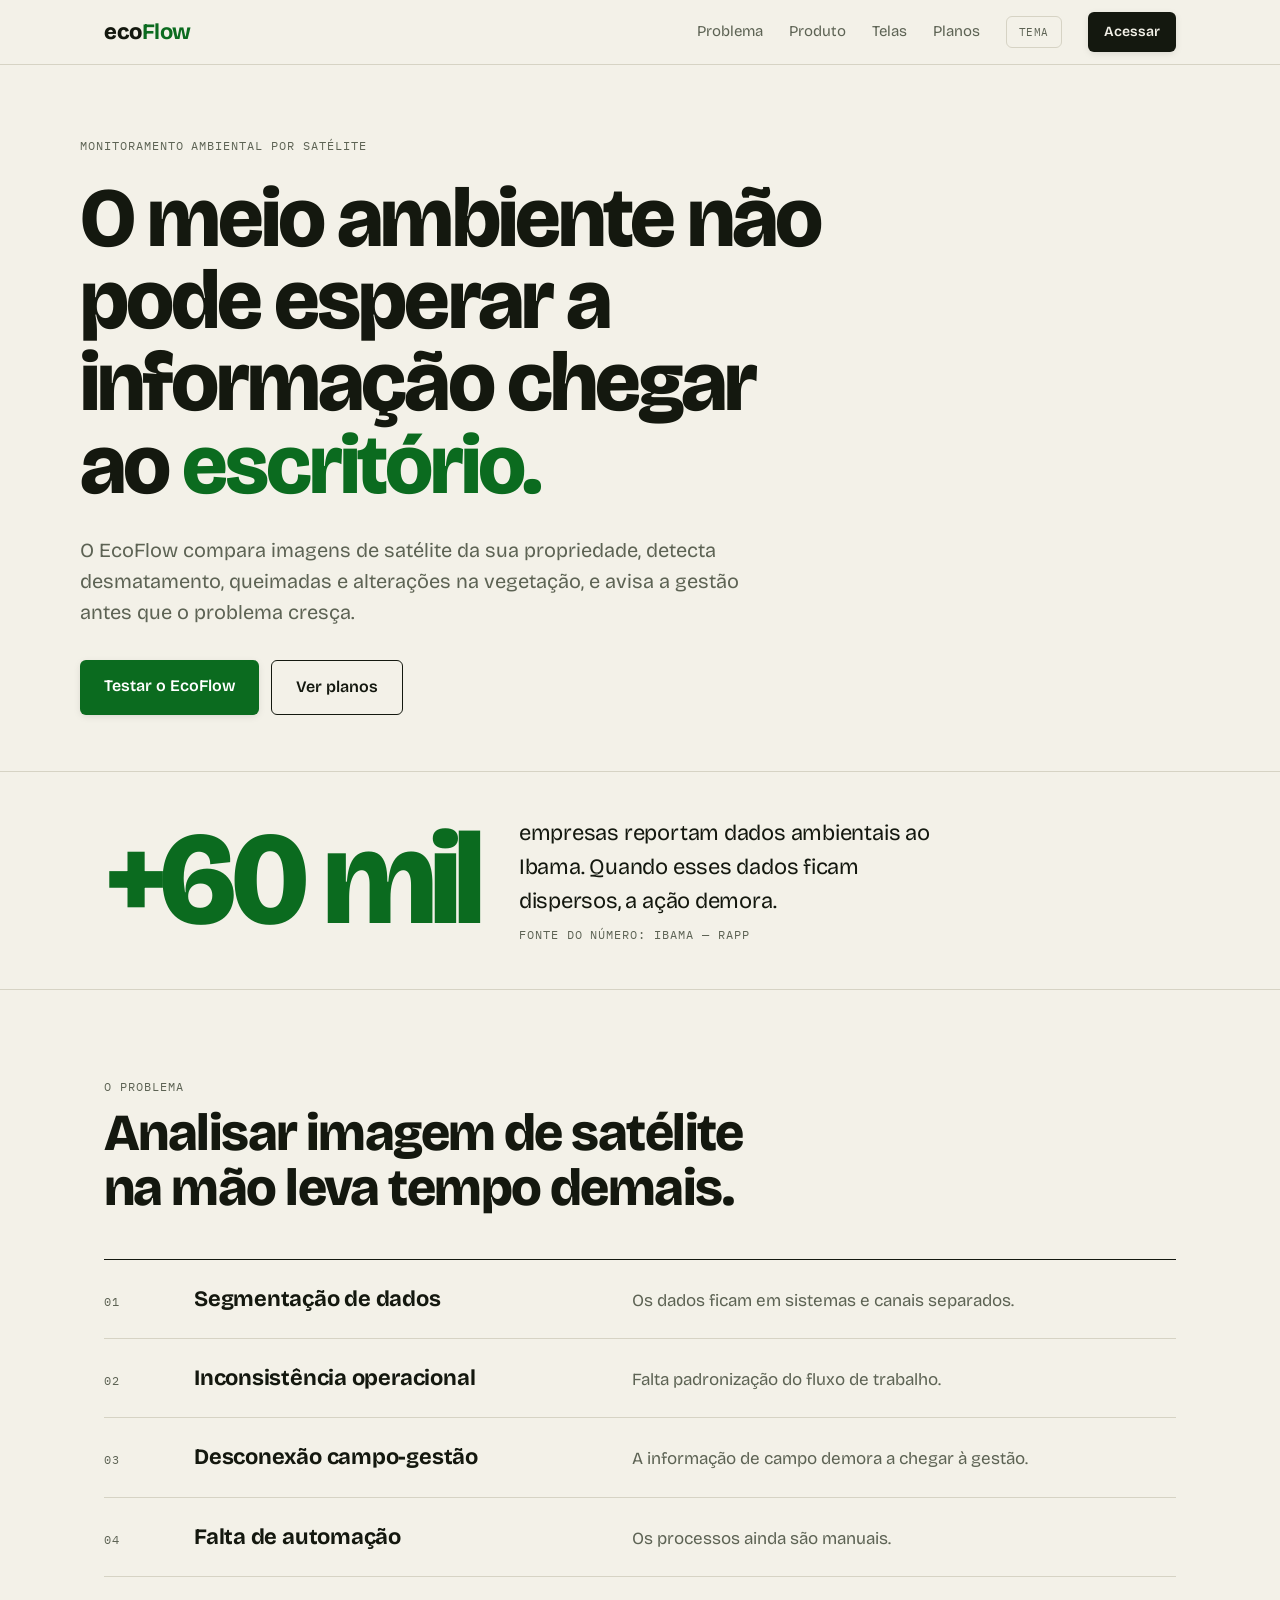
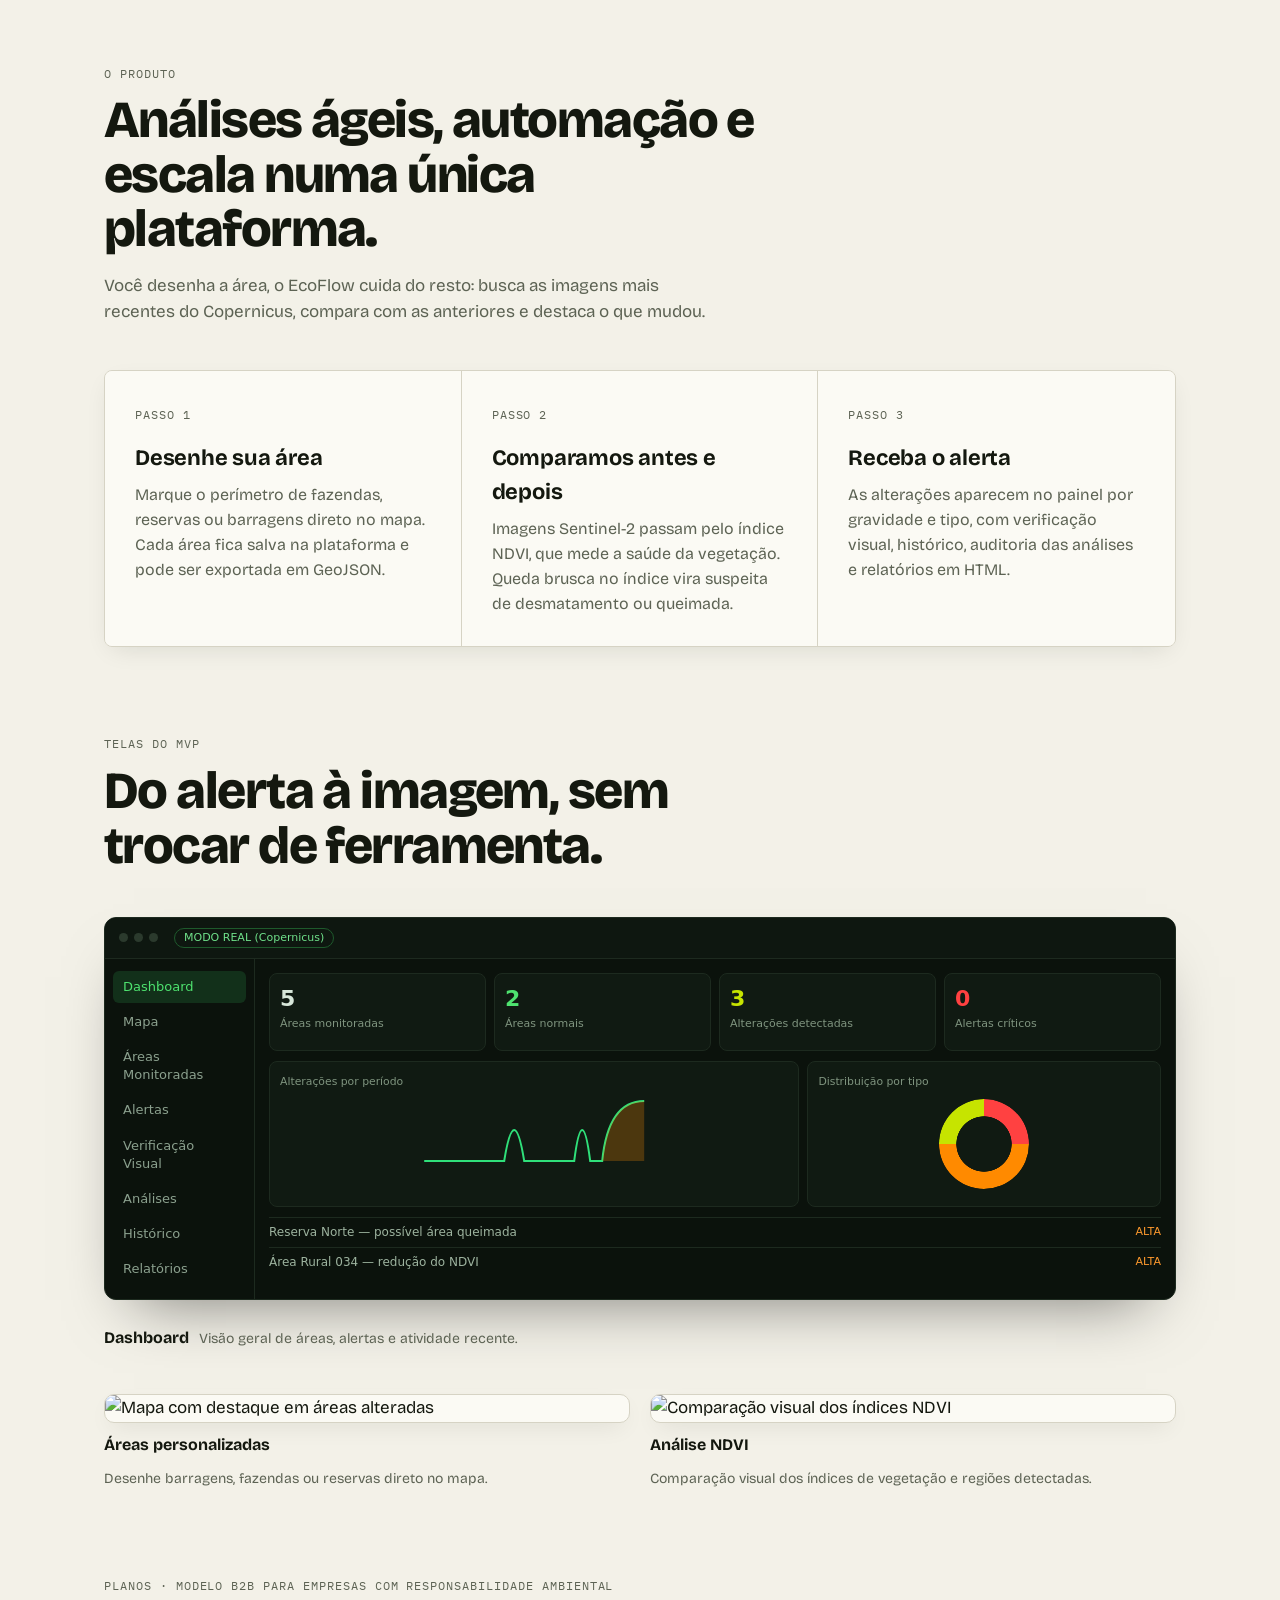
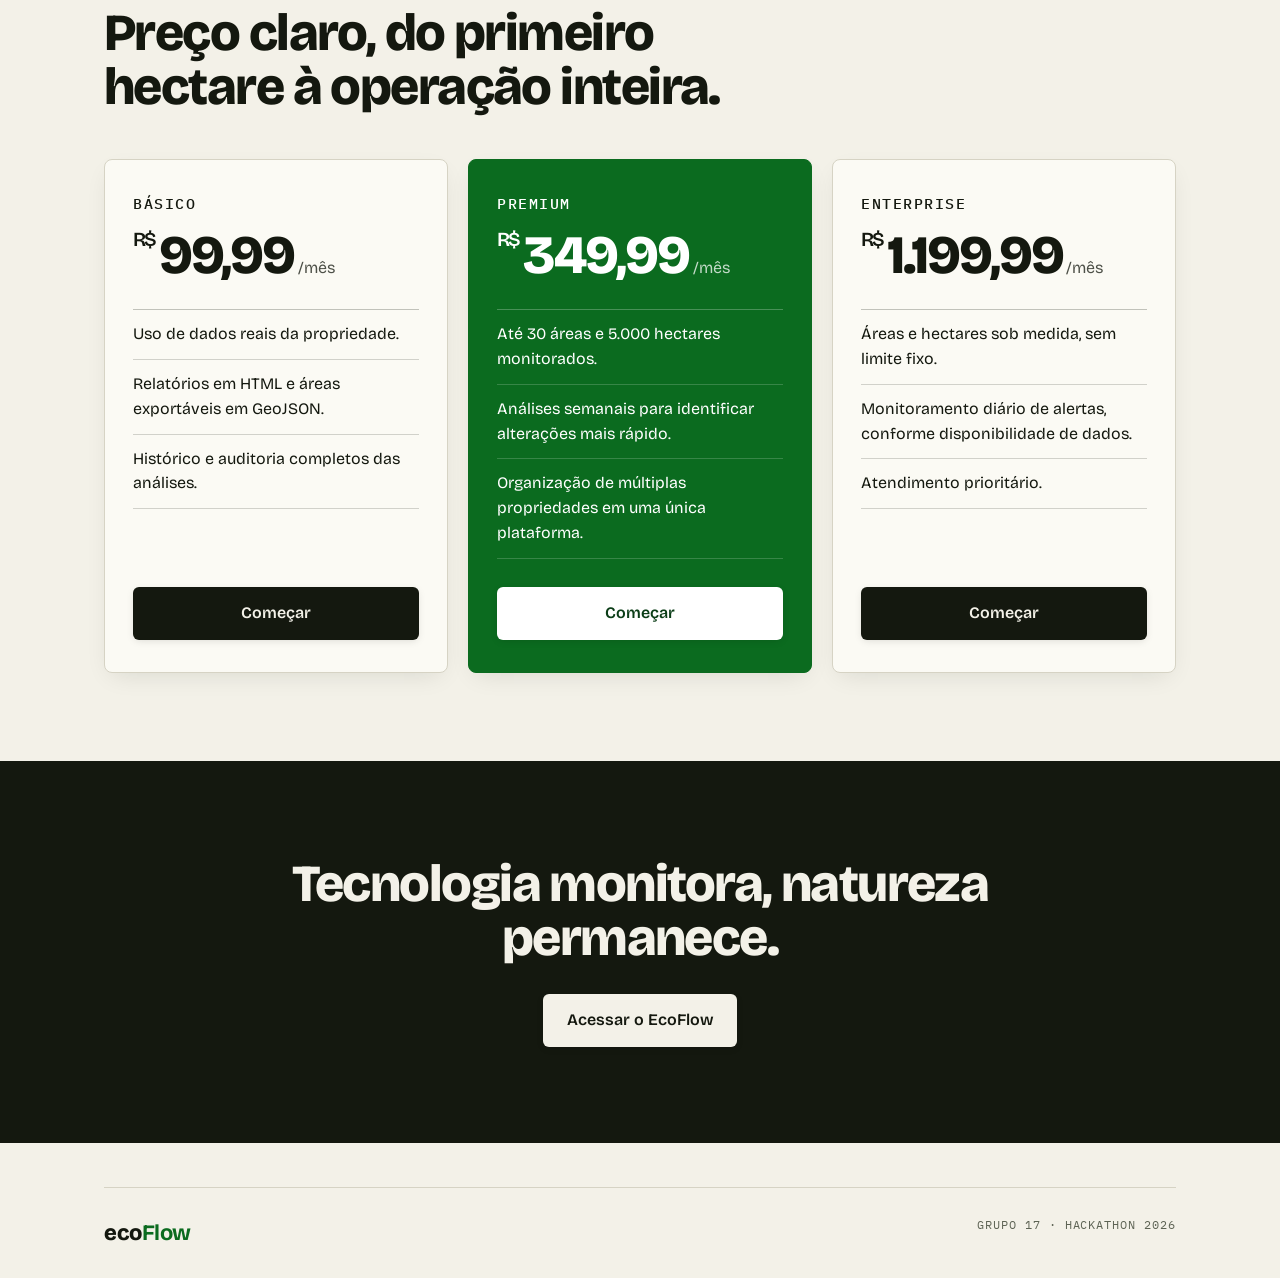
==== index.html @ d55eccd9 "Rename EcoFlow-Landing-page.html to index.html" ====
<!DOCTYPE html>
<html lang="pt-BR">
<head>
  <meta charset="utf-8">
  <meta name="viewport" content="width=device-width, initial-scale=1, viewport-fit=cover">
  <meta name="description" content="O EcoFlow compara imagens de satélite da sua propriedade, detecta desmatamento e queimadas e avisa a gestão antes que o problema cresça.">
  <meta property="og:type" content="website">
  <meta property="og:title" content="EcoFlow — Tecnologia monitora, natureza permanece">
  <meta property="og:description" content="Monitoramento ambiental por satélite: desenhe sua área e receba alertas de desmatamento, queimadas e alterações na vegetação.">
  <meta property="og:locale" content="pt_BR">
  <title>EcoFlow — Tecnologia monitora, natureza permanece</title>
  
  <link rel="preconnect" href="https://fonts.googleapis.com">
  <link href="https://fonts.googleapis.com/css2?family=Bricolage+Grotesque:opsz,wght@12..96,400;12..96,600;12..96,800&family=IBM+Plex+Mono:wght@400;500&display=swap" rel="stylesheet">
  
  <style>
    :root {
      --bg: #f3f1e8;
      --ink: #14180f;
      --mute: #5d6354;
      --line: #d6d3c4;
      --g: #0b6b1f;
      --g2: #1c8a2f;
      --on-g: #ffffff;
      --card: #fbfaf4;
      --shadow: 0 8px 24px -8px rgba(20, 24, 15, 0.12);
      box-sizing: border-box;
      padding-top: env(safe-area-inset-top, 0px);
      padding-bottom: env(safe-area-inset-bottom, 0px);
    }

    @media (prefers-color-scheme: dark) {
      :root:not([data-theme="light"]) {
        --bg: #0e120c;
        --ink: #ecebe0;
        --mute: #98a08c;
        --line: #2a3024;
        --g: #5fd37a;
        --g2: #3fb85c;
        --on-g: #06210f;
        --card: #151a12;
        --shadow: 0 8px 24px -8px rgba(0, 0, 0, 0.4);
      }
    }

    :root[data-theme="dark"] {
      --on-g: #06210f;
      --bg: #0e120c;
      --ink: #ecebe0;
      --mute: #98a08c;
      --line: #2a3024;
      --g: #5fd37a;
      --g2: #3fb85c;
      --card: #151a12;
      --shadow: 0 8px 24px -8px rgba(0, 0, 0, 0.4);
    }

    * {
      box-sizing: border-box;
      margin: 0;
    }

    html {
      scroll-behavior: smooth;
      scroll-padding-top: env(safe-area-inset-top, 0px);
    }

    body {
      background: var(--bg);
      color: var(--ink);
      font: 400 17px/1.55 "Bricolage Grotesque", system-ui, sans-serif;
      -webkit-font-smoothing: antialiased;
      -moz-osx-font-smoothing: grayscale;
    }

    .w {
      max-width: 1120px;
      margin: 0 auto;
      padding: 0 24px;
    }

    .mono {
      font-family: "IBM Plex Mono", ui-monospace, monospace;
      font-size: 12px;
      letter-spacing: .08em;
      text-transform: uppercase;
      color: var(--mute);
    }

    a {
      color: inherit;
    }

    header {
      border-bottom: 1px solid var(--line);
      position: sticky;
      top: 0;
      background: var(--bg);
      z-index: 100;
      backdrop-filter: blur(8px);
    }

    header .w {
      display: flex;
      justify-content: space-between;
      align-items: center;
      height: 64px;
    }

    .logo {
      font-weight: 800;
      font-size: 22px;
      text-decoration: none;
      letter-spacing: -.02em;
    }

    .logo b {
      color: var(--g);
    }

    nav {
      display: flex;
      gap: 26px;
      align-items: center;
      font-size: 15px;
    }

    nav a {
      text-decoration: none;
      color: var(--mute);
      transition: color 0.2s;
    }

    nav a:hover {
      color: var(--ink);
    }

    .btn {
      display: inline-block;
      background: var(--ink);
      color: var(--bg);
      padding: 14px 24px;
      border-radius: 6px;
      text-decoration: none;
      font-weight: 600;
      font-size: 16px;
      transition: transform 0.15s, box-shadow 0.2s;
      border: none;
      cursor: pointer;
      box-shadow: 0 2px 8px -2px rgba(0,0,0,0.15);
    }

    .btn:hover {
      transform: translateY(-2px);
      box-shadow: 0 6px 16px -4px rgba(0,0,0,0.2);
    }

    .btn:focus-visible {
      outline: 2px solid var(--g);
      outline-offset: 2px;
    }

    .btn.g {
      background: var(--g);
      color: var(--on-g);
    }

    .btn.o {
      background: none;
      color: var(--ink);
      border: 1px solid var(--ink);
      box-shadow: none;
    }

    .btn.o:hover {
      background: var(--ink);
      color: var(--bg);
    }

    nav .btn {
      padding: 9px 16px;
      font-size: 14px;
      color: var(--bg);
    }

    .hero {
      padding: 72px 0 56px;
    }

    .hero h1 {
      font-size: clamp(40px, 7vw, 84px);
      line-height: .98;
      letter-spacing: -.035em;
      font-weight: 800;
      max-width: 15ch;
    }

    .hero h1 em {
      font-style: normal;
      color: var(--g);
    }

    .hero p.lead {
      max-width: 52ch;
      margin: 28px 0 32px;
      font-size: 20px;
      color: var(--mute);
    }

    .row {
      display: flex;
      gap: 12px;
      flex-wrap: wrap;
    }

    .band {
      border-block: 1px solid var(--line);
      padding: 44px 0;
    }

    .band .w {
      display: grid;
      grid-template-columns: auto 1fr;
      gap: 40px;
      align-items: center;
    }

    .big {
      font-size: clamp(64px, 11vw, 132px);
      font-weight: 800;
      letter-spacing: -.05em;
      line-height: .9;
      color: var(--g);
    }

    section {
      padding: 88px 0;
    }

    h2 {
      font-size: clamp(30px, 4.4vw, 52px);
      letter-spacing: -.03em;
      line-height: 1.05;
      font-weight: 800;
      max-width: 20ch;
    }

    .sub {
      max-width: 56ch;
      color: var(--mute);
      margin-top: 16px;
    }

    .causes {
      margin-top: 44px;
      border-top: 1px solid var(--ink);
    }

    .cause {
      display: grid;
      grid-template-columns: 70px 1fr 1.3fr;
      gap: 20px;
      padding: 22px 0;
      border-bottom: 1px solid var(--line);
      align-items: baseline;
    }

    .cause b {
      font-size: 22px;
      letter-spacing: -.01em;
    }

    .cause span {
      color: var(--mute);
    }

    .steps {
      display: grid;
      grid-template-columns: repeat(3, 1fr);
      gap: 0;
      margin-top: 44px;
      border: 1px solid var(--line);
      border-radius: 8px;
      overflow: hidden;
      box-shadow: var(--shadow);
    }

    .step {
      padding: 30px;
      border-right: 1px solid var(--line);
      background: var(--card);
    }

    .step:last-child {
      border: 0;
    }

    .step h3 {
      font-size: 22px;
      margin: 14px 0 8px;
      letter-spacing: -.01em;
    }

    .step p {
      color: var(--mute);
      font-size: 16px;
    }

    /* mock screens & images */
    .scr {
      background: #0b120c;
      border-radius: 12px;
      overflow: hidden;
      box-shadow: 0 30px 60px -30px rgba(0, 0, 0, .5);
      border: 1px solid #1d2a1f;
      color: #d7e6d9;
      font: 13px/1.4 system-ui, sans-serif;
    }

    .bar {
      display: flex;
      gap: 6px;
      align-items: center;
      padding: 10px 14px;
      border-bottom: 1px solid #1d2a1f;
      background: #0e1710;
    }

    .bar i {
      width: 9px;
      height: 9px;
      border-radius: 50%;
      background: #2b3a2d;
    }

    .bar span {
      margin-left: 10px;
      font-size: 11px;
      color: #6fe08a;
      border: 1px solid #1e5a2c;
      border-radius: 20px;
      padding: 1px 9px;
    }

    .app {
      display: grid;
      grid-template-columns: 150px 1fr;
      min-height: 340px;
    }

    .side {
      border-right: 1px solid #1d2a1f;
      padding: 12px 8px;
      display: flex;
      flex-direction: column;
      gap: 3px;
    }

    .side div {
      padding: 7px 10px;
      border-radius: 6px;
      color: #8ba08e;
    }

    .side .on {
      background: #12301a;
      color: #4ee26f;
    }

    .main {
      padding: 14px;
      display: grid;
      gap: 10px;
    }

    .kp {
      display: grid;
      grid-template-columns: repeat(4, 1fr);
      gap: 8px;
    }

    .kp div {
      background: #101a12;
      border: 1px solid #1d2a1f;
      border-radius: 8px;
      padding: 10px;
    }

    .kp b {
      display: block;
      font-size: 22px;
    }

    .kp small {
      color: #7f947f;
      font-size: 11px;
    }

    .pan {
      display: grid;
      grid-template-columns: 1.5fr 1fr;
      gap: 8px;
    }

    .pan > div {
      background: #101a12;
      border: 1px solid #1d2a1f;
      border-radius: 8px;
      padding: 10px;
    }

    .donut {
      width: 90px;
      height: 90px;
      border-radius: 50%;
      margin: 8px auto 0;
      background: conic-gradient(#ff4141 0 25%, #ff8a00 25% 75%, #c6e400 75%);
      -webkit-mask: radial-gradient(circle 28px, transparent 98%, #000 100%);
      mask: radial-gradient(circle 28px, transparent 98%, #000 100%);
    }

    .act {
      display: flex;
      justify-content: space-between;
      padding: 6px 0;
      border-top: 1px solid #1d2a1f;
      color: #9db39f;
      font-size: 12px;
    }

    .act em {
      font-style: normal;
      color: #ff9a2e;
      font-size: 11px;
    }

    .shots {
      display: grid;
      gap: 44px;
      margin-top: 44px;
    }

    .shot-full {
      display: grid;
      gap: 16px;
    }

    .shot-grid {
      display: grid;
      grid-template-columns: repeat(2, 1fr);
      gap: 20px;
    }

    .img-container {
      width: 100%;
      border-radius: 10px;
      overflow: hidden;
      border: 1px solid var(--line);
      box-shadow: var(--shadow);
      background: var(--card);
    }

    .img-container img {
      width: 100%;
      height: auto;
      display: block;
      object-fit: cover;
    }

    .cap {
      display: flex;
      gap: 10px;
      align-items: baseline;
      flex-wrap: wrap;
      margin-top: 10px;
    }

    .cap b {
      font-size: 16px;
    }

    .cap span {
      color: var(--mute);
      font-size: 14px;
    }

    .plans {
      display: grid;
      grid-template-columns: repeat(3, 1fr);
      gap: 20px;
      margin-top: 44px;
      align-items: stretch;
    }

    .plan {
      background: var(--card);
      border: 1px solid var(--line);
      border-radius: 8px;
      padding: 32px 28px;
      display: flex;
      flex-direction: column;
      box-shadow: var(--shadow);
      transition: transform 0.2s;
    }

    .plan:hover {
      transform: translateY(-4px);
    }

    .plan.hot {
      background: var(--g);
      color: var(--on-g);
      border-color: var(--g);
    }

    .plan h3 {
      font-size: 15px;
      font-family: "IBM Plex Mono", monospace;
      letter-spacing: .1em;
      text-transform: uppercase;
      font-weight: 500;
    }

    .price {
      font-size: 54px;
      font-weight: 800;
      letter-spacing: -.04em;
      margin: 14px 0 4px;
      line-height: 1;
    }

    .price small {
      font-size: 16px;
      font-weight: 400;
      letter-spacing: 0;
      opacity: .75;
    }

    .price sup {
      font-size: 20px;
      vertical-align: top;
      margin-right: 4px;
      font-weight: 600;
    }

    .plan ul {
      list-style: none;
      padding: 0;
      margin: 22px 0 28px;
      border-top: 1px solid currentColor;
      border-color: color-mix(in srgb, currentColor 25%, transparent);
    }

    .plan li {
      padding: 12px 0;
      border-bottom: 1px solid color-mix(in srgb, currentColor 18%, transparent);
      font-size: 16px;
    }

    .plan .btn {
      margin-top: auto;
      text-align: center;
    }

    .plan.hot .btn {
      background: #fff;
      color: #0b3d17;
    }

    .cta {
      background: var(--ink);
      color: var(--bg);
      padding: 96px 0;
      text-align: center;
    }

    .cta h2 {
      margin: 0 auto 28px;
      max-width: 22ch;
    }

    .cta .btn {
      background: var(--bg);
      color: var(--ink);
    }

    footer {
      padding: 28px 0;
      display: flex;
      justify-content: space-between;
      flex-wrap: wrap;
      gap: 12px;
      border-top: 1px solid var(--line);
      margin-top: 44px;
    }

    /* Theme toggle */
    .theme-toggle {
      background: none;
      border: 1px solid var(--line);
      border-radius: 6px;
      padding: 8px 12px;
      color: var(--mute);
      cursor: pointer;
      font-family: "IBM Plex Mono", monospace;
      font-size: 11px;
      text-transform: uppercase;
      letter-spacing: 0.05em;
      transition: all 0.2s;
    }

    .theme-toggle:hover {
      color: var(--ink);
      border-color: var(--ink);
    }

    .theme-toggle:focus-visible {
      outline: 2px solid var(--g);
      outline-offset: 2px;
    }

    @media (max-width: 860px) {
      nav a:not(.btn) {
        display: none;
      }

      .band .w,
      .steps,
      .plans,
      .shot-grid {
        grid-template-columns: 1fr;
      }

      .step {
        border-right: 0;
        border-bottom: 1px solid var(--line);
      }

      .cause {
        grid-template-columns: 40px 1fr;
      }

      .cause span {
        grid-column: 2;
      }

      .app {
        grid-template-columns: 1fr;
      }

      .side {
        display: none;
      }

      .kp {
        grid-template-columns: repeat(2, 1fr);
      }

      .pan {
        grid-template-columns: 1fr;
      }

      section {
        padding: 60px 0;
      }
    }
  </style>
</head>
<body>

  <header>
    <div class="w">
      <a class="logo" href="#">eco<b>Flow</b></a>
      <nav>
        <a href="#problema">Problema</a>
        <a href="#produto">Produto</a>
        <a href="#telas">Telas</a>
        <a href="#planos">Planos</a>
        <button class="theme-toggle" id="themeToggle" aria-label="Alternar tema">Tema</button>
        <a class="btn" href="https://eco-flow-radar.web.app/">Acessar</a>
      </nav>
    </div>
  </header>

  <main>
    <div class="w hero">
      <p class="mono" style="margin-bottom:22px">Monitoramento ambiental por satélite</p>
      <h1>O meio ambiente não pode esperar a informação chegar ao <em>escritório.</em></h1>
      <p class="lead">O EcoFlow compara imagens de satélite da sua propriedade, detecta desmatamento, queimadas e alterações na vegetação, e avisa a gestão antes que o problema cresça.</p>
      <div class="row">
        <a class="btn g" href="https://eco-flow-radar.web.app/">Testar o EcoFlow</a>
        <a class="btn o" href="#planos">Ver planos</a>
      </div>
    </div>

    <div class="band">
      <div class="w">
        <div class="big">+60 mil</div>
        <p style="font-size:22px;max-width:30ch;letter-spacing:-.01em">
          empresas reportam dados ambientais ao Ibama. Quando esses dados ficam dispersos, a ação demora.
          <span class="mono" style="display:block;margin-top:8px">Fonte do número: IBAMA — RAPP</span>
        </p>
      </div>
    </div>

    <section id="problema">
      <div class="w">
        <p class="mono">O problema</p>
        <h2 style="margin-top:10px">Analisar imagem de satélite na mão leva tempo demais.</h2>
        <div class="causes">
          <div class="cause">
            <span class="mono">01</span>
            <b>Segmentação de dados</b>
            <span>Os dados ficam em sistemas e canais separados.</span>
          </div>
          <div class="cause">
            <span class="mono">02</span>
            <b>Inconsistência operacional</b>
            <span>Falta padronização do fluxo de trabalho.</span>
          </div>
          <div class="cause">
            <span class="mono">03</span>
            <b>Desconexão campo-gestão</b>
            <span>A informação de campo demora a chegar à gestão.</span>
          </div>
          <div class="cause">
            <span class="mono">04</span>
            <b>Falta de automação</b>
            <span>Os processos ainda são manuais.</span>
          </div>
        </div>
      </div>
    </section>

    <section id="produto" style="padding-top:0">
      <div class="w">
        <p class="mono">O produto</p>
        <h2 style="margin-top:10px">Análises ágeis, automação e escala numa única plataforma.</h2>
        <p class="sub">Você desenha a área, o EcoFlow cuida do resto: busca as imagens mais recentes do Copernicus, compara com as anteriores e destaca o que mudou.</p>
        <div class="steps">
          <div class="step">
            <span class="mono">Passo 1</span>
            <h3>Desenhe sua área</h3>
            <p>Marque o perímetro de fazendas, reservas ou barragens direto no mapa. Cada área fica salva na plataforma e pode ser exportada em GeoJSON.</p>
          </div>
          <div class="step">
            <span class="mono">Passo 2</span>
            <h3>Comparamos antes e depois</h3>
            <p>Imagens Sentinel-2 passam pelo índice NDVI, que mede a saúde da vegetação. Queda brusca no índice vira suspeita de desmatamento ou queimada.</p>
          </div>
          <div class="step">
            <span class="mono">Passo 3</span>
            <h3>Receba o alerta</h3>
            <p>As alterações aparecem no painel por gravidade e tipo, com verificação visual, histórico, auditoria das análises e relatórios em HTML.</p>
          </div>
        </div>
      </div>
    </section>

    <section id="telas" style="padding-top:0">
      <div class="w">
        <p class="mono">Telas do MVP</p>
        <h2 style="margin-top:10px">Do alerta à imagem, sem trocar de ferramenta.</h2>
        
        <div class="shots">
          <!-- Dashboard (tela cheia) -->
          <div class="shot-full">
            <div class="scr" role="img" aria-label="Tela do dashboard do EcoFlow">
              <div class="bar">
                <i></i><i></i><i></i>
                <span>MODO REAL (Copernicus)</span>
              </div>
              <div class="app">
                <div class="side">
                  <div class="on">Dashboard</div>
                  <div>Mapa</div>
                  <div>Áreas Monitoradas</div>
                  <div>Alertas</div>
                  <div>Verificação Visual</div>
                  <div>Análises</div>
                  <div>Histórico</div>
                  <div>Relatórios</div>
                </div>
                <div class="main">
                  <div class="kp">
                    <div><b>5</b><small>Áreas monitoradas</small></div>
                    <div><b style="color:#4ee26f">2</b><small>Áreas normais</small></div>
                    <div><b style="color:#c6e400">3</b><small>Alterações detectadas</small></div>
                    <div><b style="color:#ff4141">0</b><small>Alertas críticos</small></div>
                  </div>
                  <div class="pan">
                    <div>
                      <small style="color:#7f947f">Alterações por período</small>
                      <svg viewBox="0 0 220 80" width="100%" height="80" aria-hidden="true">
                        <path d="M0 70H80Q90 8 100 70H150Q158 8 166 70H178Q184 10 220 10" fill="none" stroke="#2fe07a" stroke-width="2"/>
                        <path d="M178 70Q184 10 220 10V70Z" fill="#ff8a00" opacity=".25"/>
                      </svg>
                    </div>
                    <div>
                      <small style="color:#7f947f">Distribuição por tipo</small>
                      <div class="donut"></div>
                    </div>
                  </div>
                  <div>
                    <div class="act"><span>Reserva Norte — possível área queimada</span><em>ALTA</em></div>
                    <div class="act"><span>Área Rural 034 — redução do NDVI</span><em>ALTA</em></div>
                  </div>
                </div>
              </div>
            </div>
            <div class="cap">
              <b>Dashboard</b>
              <span>Visão geral de áreas, alertas e atividade recente.</span>
            </div>
          </div>

          <!-- Mapa e NDVI lado a lado -->
          <div class="shot-grid">
            <div>
              <div class="img-container">
                <img src="../LP-MVP/Imagens/imagem-mvp.jpg" alt="Mapa com destaque em áreas alteradas">
              </div>
              <div class="cap">
                <b>Áreas personalizadas</b>
                <span>Desenhe barragens, fazendas ou reservas direto no mapa.</span>
              </div>
            </div>

            <div>
              <div class="img-container">
                <img src="../LP-MVP/Imagens/NVDI.png" alt="Comparação visual dos índices NDVI">
              </div>
              <div class="cap">
                <b>Análise NDVI</b>
                <span>Comparação visual dos índices de vegetação e regiões detectadas.</span>
              </div>
            </div>
          </div>
        </div>
      </div>
    </section>

    <section id="planos" style="padding-top:0">
      <div class="w">
        <p class="mono">Planos · modelo B2B para empresas com responsabilidade ambiental</p>
        <h2 style="margin-top:10px">Preço claro, do primeiro hectare à operação inteira.</h2>
        <div class="plans">
          <div class="plan">
            <h3>Básico</h3>
            <div class="price"><sup>R$</sup>99,99<small> /mês</small></div>
            <ul>
              <li>Uso de dados reais da propriedade.</li>
              <li>Relatórios em HTML e áreas exportáveis em GeoJSON.</li>
              <li>Histórico e auditoria completos das análises.</li>
            </ul>
            <a class="btn" href="https://eco-flow-radar.web.app/">Começar</a>
          </div>

          <div class="plan hot">
            <h3>Premium</h3>
            <div class="price"><sup>R$</sup>349,99<small> /mês</small></div>
            <ul>
              <li>Até 30 áreas e 5.000 hectares monitorados.</li>
              <li>Análises semanais para identificar alterações mais rápido.</li>
              <li>Organização de múltiplas propriedades em uma única plataforma.</li>
            </ul>
            <a class="btn" href="https://eco-flow-radar.web.app/">Começar</a>
          </div>

          <div class="plan">
            <h3>Enterprise</h3>
            <div class="price"><sup>R$</sup>1.199,99<small> /mês</small></div>
            <ul>
              <li>Áreas e hectares sob medida, sem limite fixo.</li>
              <li>Monitoramento diário de alertas, conforme disponibilidade de dados.</li>
              <li>Atendimento prioritário.</li>
            </ul>
            <a class="btn" href="https://eco-flow-radar.web.app/">Começar</a>
          </div>
        </div>
      </div>
    </section>

    <div class="cta">
      <div class="w">
        <h2>Tecnologia monitora, natureza permanece.</h2>
        <a class="btn" href="https://eco-flow-radar.web.app/">Acessar o EcoFlow</a>
      </div>
    </div>
  </main>

  <div class="w">
    <footer>
      <span class="logo">eco<b>Flow</b></span>
      <span class="mono">Grupo 17 · Hackathon 2026</span>
    </footer>
  </div>

  <script>
    const themeToggle = document.getElementById('themeToggle');
    const html = document.documentElement;
    const media = window.matchMedia('(prefers-color-scheme: dark)');

    try {
      const saved = localStorage.getItem('theme');
      if (saved === 'dark' || saved === 'light') html.setAttribute('data-theme', saved);
    } catch (e) {}

    themeToggle.addEventListener('click', () => {
      const attr = html.getAttribute('data-theme');
      const current = attr || (media.matches ? 'dark' : 'light');
      const next = current === 'dark' ? 'light' : 'dark';
      html.setAttribute('data-theme', next);
      try { localStorage.setItem('theme', next); } catch (e) {}
    });
  </script>

</body>
</html>
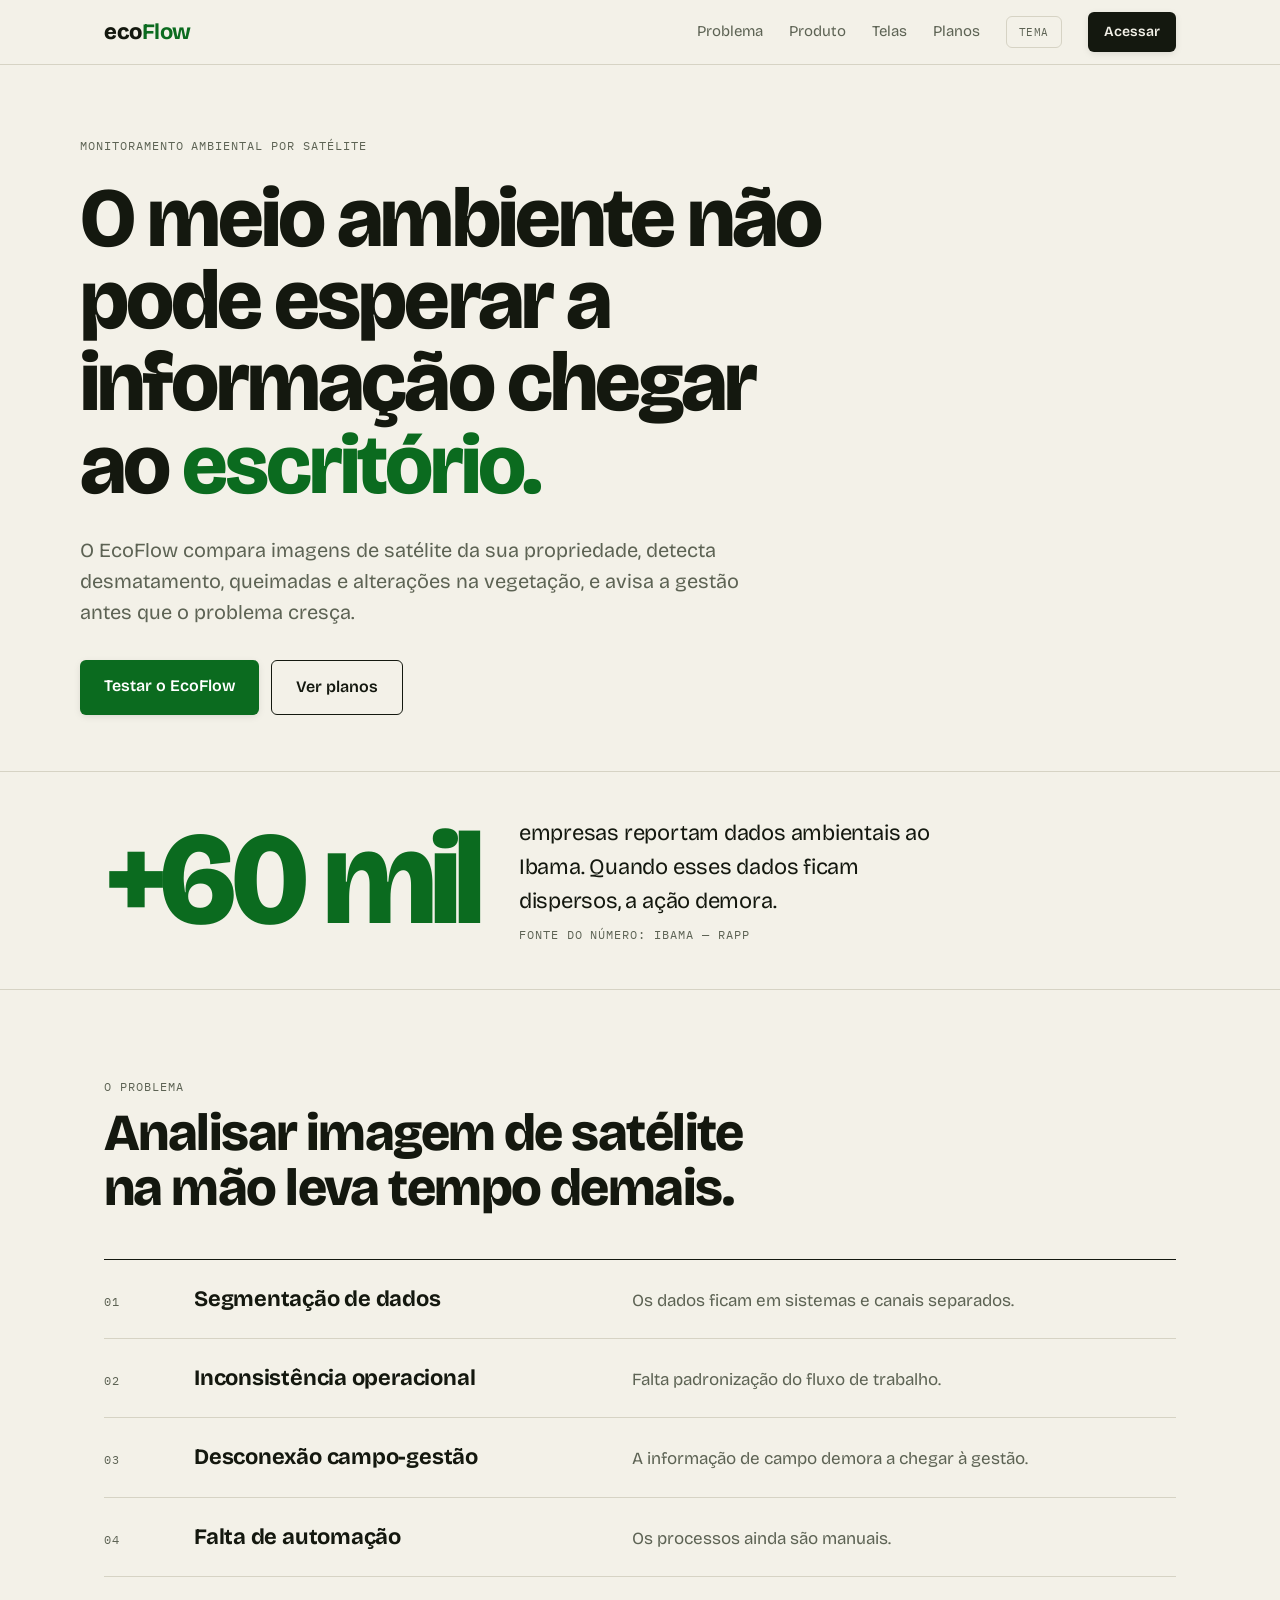
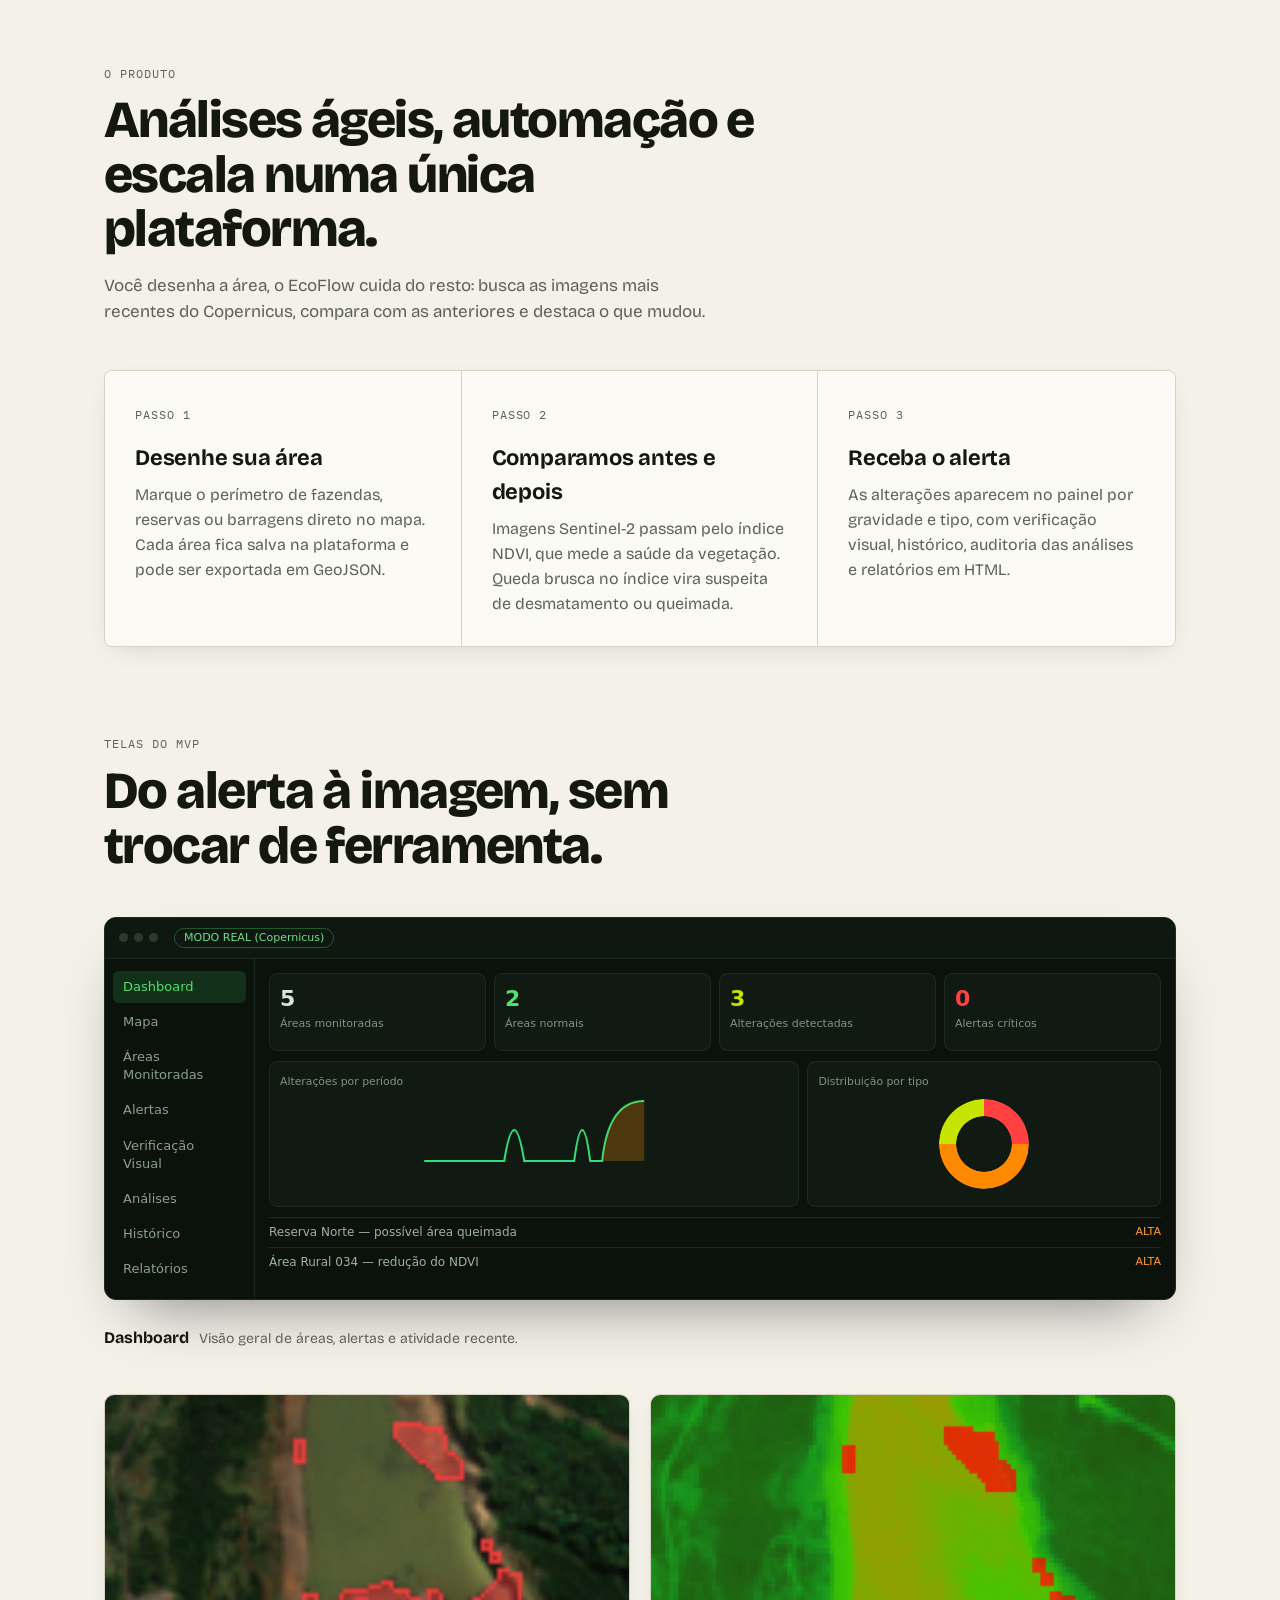
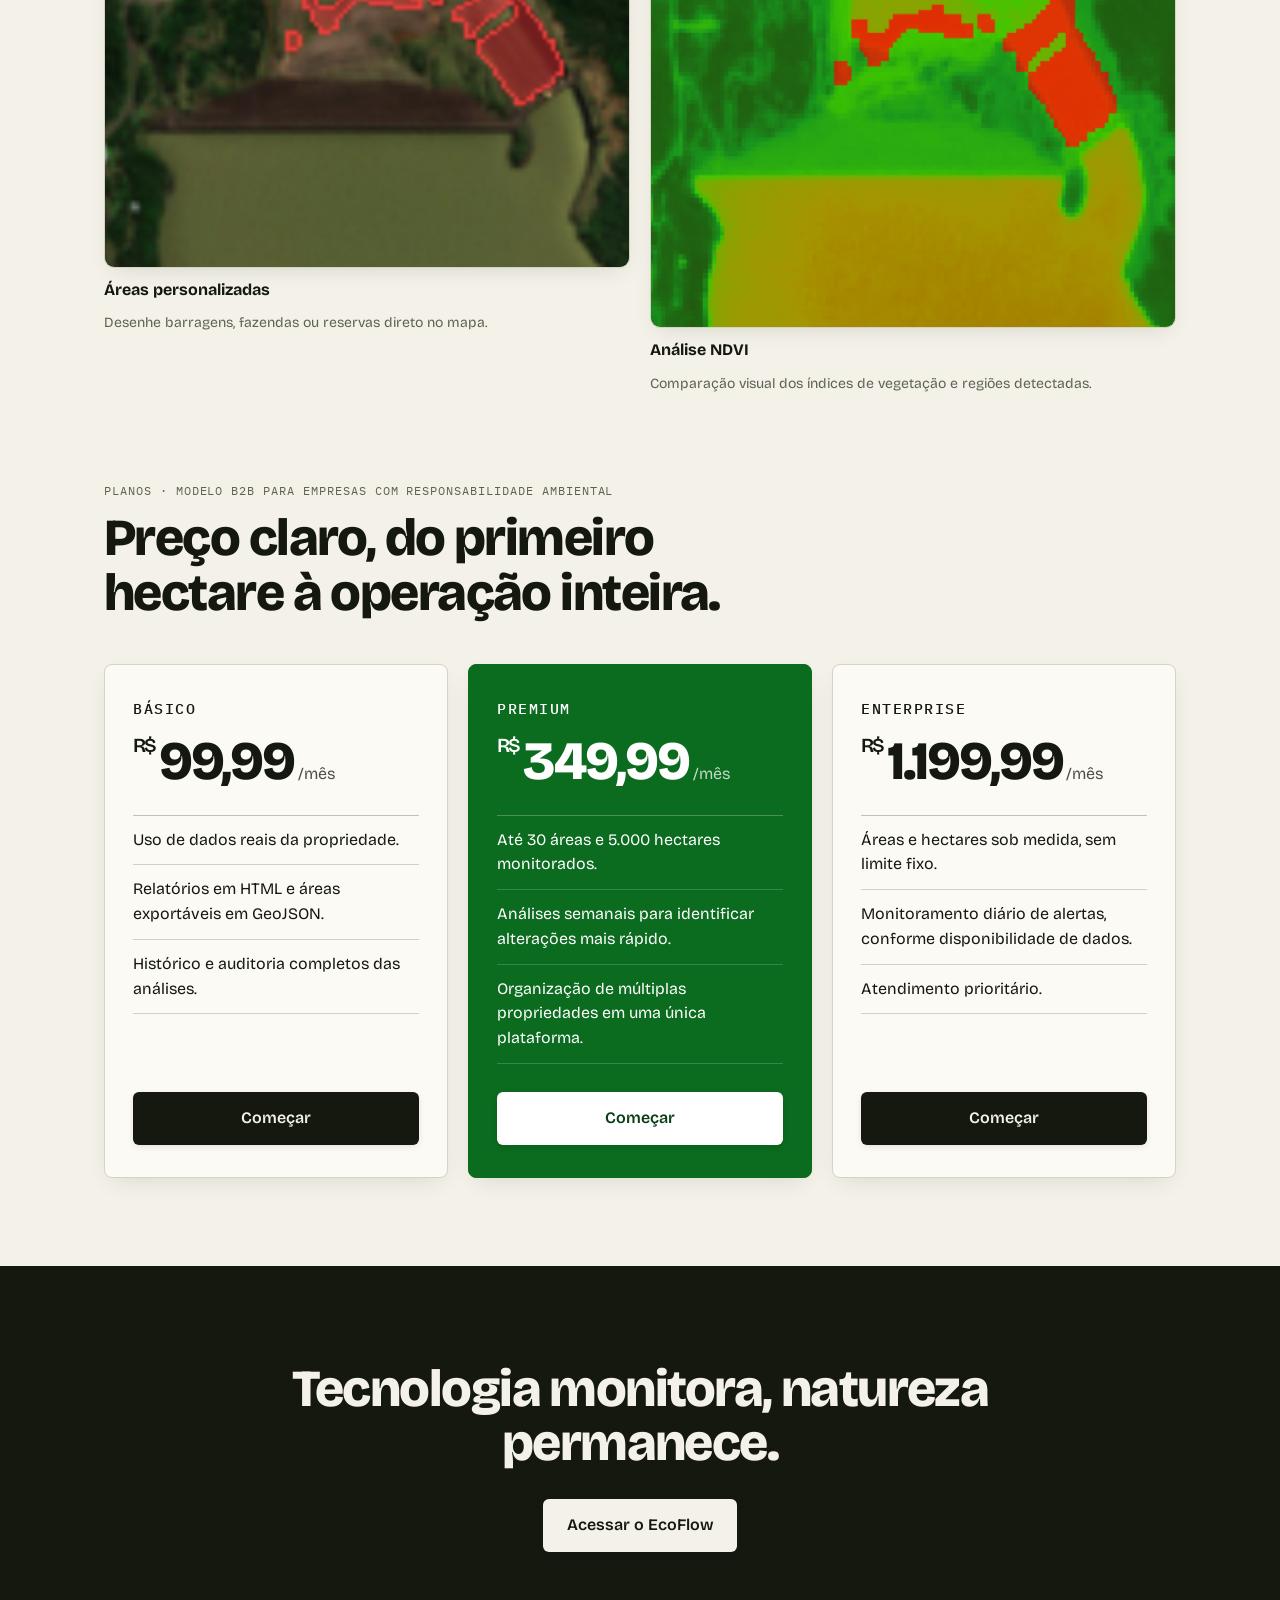
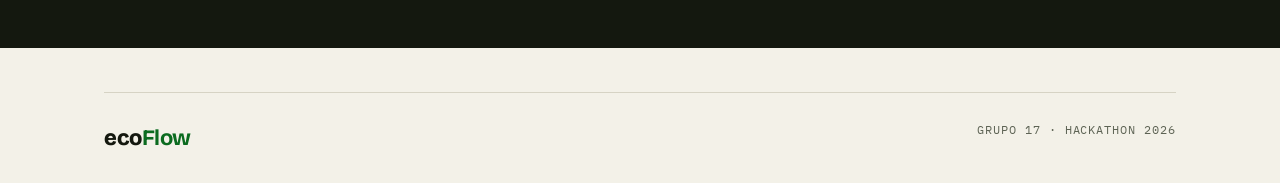
==== commit b5bfd9d7: "Separa CSS do HTML e organiza imagens em pasta - Move o CSS embutido do index.html para css/style.cs" ====
--- a/index.html
+++ b/index.html
@@ -13,658 +13,7 @@
   <link rel="preconnect" href="https://fonts.googleapis.com">
   <link href="https://fonts.googleapis.com/css2?family=Bricolage+Grotesque:opsz,wght@12..96,400;12..96,600;12..96,800&family=IBM+Plex+Mono:wght@400;500&display=swap" rel="stylesheet">
   
-  <style>
-    :root {
-      --bg: #f3f1e8;
-      --ink: #14180f;
-      --mute: #5d6354;
-      --line: #d6d3c4;
-      --g: #0b6b1f;
-      --g2: #1c8a2f;
-      --on-g: #ffffff;
-      --card: #fbfaf4;
-      --shadow: 0 8px 24px -8px rgba(20, 24, 15, 0.12);
-      box-sizing: border-box;
-      padding-top: env(safe-area-inset-top, 0px);
-      padding-bottom: env(safe-area-inset-bottom, 0px);
-    }
-
-    @media (prefers-color-scheme: dark) {
-      :root:not([data-theme="light"]) {
-        --bg: #0e120c;
-        --ink: #ecebe0;
-        --mute: #98a08c;
-        --line: #2a3024;
-        --g: #5fd37a;
-        --g2: #3fb85c;
-        --on-g: #06210f;
-        --card: #151a12;
-        --shadow: 0 8px 24px -8px rgba(0, 0, 0, 0.4);
-      }
-    }
-
-    :root[data-theme="dark"] {
-      --on-g: #06210f;
-      --bg: #0e120c;
-      --ink: #ecebe0;
-      --mute: #98a08c;
-      --line: #2a3024;
-      --g: #5fd37a;
-      --g2: #3fb85c;
-      --card: #151a12;
-      --shadow: 0 8px 24px -8px rgba(0, 0, 0, 0.4);
-    }
-
-    * {
-      box-sizing: border-box;
-      margin: 0;
-    }
-
-    html {
-      scroll-behavior: smooth;
-      scroll-padding-top: env(safe-area-inset-top, 0px);
-    }
-
-    body {
-      background: var(--bg);
-      color: var(--ink);
-      font: 400 17px/1.55 "Bricolage Grotesque", system-ui, sans-serif;
-      -webkit-font-smoothing: antialiased;
-      -moz-osx-font-smoothing: grayscale;
-    }
-
-    .w {
-      max-width: 1120px;
-      margin: 0 auto;
-      padding: 0 24px;
-    }
-
-    .mono {
-      font-family: "IBM Plex Mono", ui-monospace, monospace;
-      font-size: 12px;
-      letter-spacing: .08em;
-      text-transform: uppercase;
-      color: var(--mute);
-    }
-
-    a {
-      color: inherit;
-    }
-
-    header {
-      border-bottom: 1px solid var(--line);
-      position: sticky;
-      top: 0;
-      background: var(--bg);
-      z-index: 100;
-      backdrop-filter: blur(8px);
-    }
-
-    header .w {
-      display: flex;
-      justify-content: space-between;
-      align-items: center;
-      height: 64px;
-    }
-
-    .logo {
-      font-weight: 800;
-      font-size: 22px;
-      text-decoration: none;
-      letter-spacing: -.02em;
-    }
-
-    .logo b {
-      color: var(--g);
-    }
-
-    nav {
-      display: flex;
-      gap: 26px;
-      align-items: center;
-      font-size: 15px;
-    }
-
-    nav a {
-      text-decoration: none;
-      color: var(--mute);
-      transition: color 0.2s;
-    }
-
-    nav a:hover {
-      color: var(--ink);
-    }
-
-    .btn {
-      display: inline-block;
-      background: var(--ink);
-      color: var(--bg);
-      padding: 14px 24px;
-      border-radius: 6px;
-      text-decoration: none;
-      font-weight: 600;
-      font-size: 16px;
-      transition: transform 0.15s, box-shadow 0.2s;
-      border: none;
-      cursor: pointer;
-      box-shadow: 0 2px 8px -2px rgba(0,0,0,0.15);
-    }
-
-    .btn:hover {
-      transform: translateY(-2px);
-      box-shadow: 0 6px 16px -4px rgba(0,0,0,0.2);
-    }
-
-    .btn:focus-visible {
-      outline: 2px solid var(--g);
-      outline-offset: 2px;
-    }
-
-    .btn.g {
-      background: var(--g);
-      color: var(--on-g);
-    }
-
-    .btn.o {
-      background: none;
-      color: var(--ink);
-      border: 1px solid var(--ink);
-      box-shadow: none;
-    }
-
-    .btn.o:hover {
-      background: var(--ink);
-      color: var(--bg);
-    }
-
-    nav .btn {
-      padding: 9px 16px;
-      font-size: 14px;
-      color: var(--bg);
-    }
-
-    .hero {
-      padding: 72px 0 56px;
-    }
-
-    .hero h1 {
-      font-size: clamp(40px, 7vw, 84px);
-      line-height: .98;
-      letter-spacing: -.035em;
-      font-weight: 800;
-      max-width: 15ch;
-    }
-
-    .hero h1 em {
-      font-style: normal;
-      color: var(--g);
-    }
-
-    .hero p.lead {
-      max-width: 52ch;
-      margin: 28px 0 32px;
-      font-size: 20px;
-      color: var(--mute);
-    }
-
-    .row {
-      display: flex;
-      gap: 12px;
-      flex-wrap: wrap;
-    }
-
-    .band {
-      border-block: 1px solid var(--line);
-      padding: 44px 0;
-    }
-
-    .band .w {
-      display: grid;
-      grid-template-columns: auto 1fr;
-      gap: 40px;
-      align-items: center;
-    }
-
-    .big {
-      font-size: clamp(64px, 11vw, 132px);
-      font-weight: 800;
-      letter-spacing: -.05em;
-      line-height: .9;
-      color: var(--g);
-    }
-
-    section {
-      padding: 88px 0;
-    }
-
-    h2 {
-      font-size: clamp(30px, 4.4vw, 52px);
-      letter-spacing: -.03em;
-      line-height: 1.05;
-      font-weight: 800;
-      max-width: 20ch;
-    }
-
-    .sub {
-      max-width: 56ch;
-      color: var(--mute);
-      margin-top: 16px;
-    }
-
-    .causes {
-      margin-top: 44px;
-      border-top: 1px solid var(--ink);
-    }
-
-    .cause {
-      display: grid;
-      grid-template-columns: 70px 1fr 1.3fr;
-      gap: 20px;
-      padding: 22px 0;
-      border-bottom: 1px solid var(--line);
-      align-items: baseline;
-    }
-
-    .cause b {
-      font-size: 22px;
-      letter-spacing: -.01em;
-    }
-
-    .cause span {
-      color: var(--mute);
-    }
-
-    .steps {
-      display: grid;
-      grid-template-columns: repeat(3, 1fr);
-      gap: 0;
-      margin-top: 44px;
-      border: 1px solid var(--line);
-      border-radius: 8px;
-      overflow: hidden;
-      box-shadow: var(--shadow);
-    }
-
-    .step {
-      padding: 30px;
-      border-right: 1px solid var(--line);
-      background: var(--card);
-    }
-
-    .step:last-child {
-      border: 0;
-    }
-
-    .step h3 {
-      font-size: 22px;
-      margin: 14px 0 8px;
-      letter-spacing: -.01em;
-    }
-
-    .step p {
-      color: var(--mute);
-      font-size: 16px;
-    }
-
-    /* mock screens & images */
-    .scr {
-      background: #0b120c;
-      border-radius: 12px;
-      overflow: hidden;
-      box-shadow: 0 30px 60px -30px rgba(0, 0, 0, .5);
-      border: 1px solid #1d2a1f;
-      color: #d7e6d9;
-      font: 13px/1.4 system-ui, sans-serif;
-    }
-
-    .bar {
-      display: flex;
-      gap: 6px;
-      align-items: center;
-      padding: 10px 14px;
-      border-bottom: 1px solid #1d2a1f;
-      background: #0e1710;
-    }
-
-    .bar i {
-      width: 9px;
-      height: 9px;
-      border-radius: 50%;
-      background: #2b3a2d;
-    }
-
-    .bar span {
-      margin-left: 10px;
-      font-size: 11px;
-      color: #6fe08a;
-      border: 1px solid #1e5a2c;
-      border-radius: 20px;
-      padding: 1px 9px;
-    }
-
-    .app {
-      display: grid;
-      grid-template-columns: 150px 1fr;
-      min-height: 340px;
-    }
-
-    .side {
-      border-right: 1px solid #1d2a1f;
-      padding: 12px 8px;
-      display: flex;
-      flex-direction: column;
-      gap: 3px;
-    }
-
-    .side div {
-      padding: 7px 10px;
-      border-radius: 6px;
-      color: #8ba08e;
-    }
-
-    .side .on {
-      background: #12301a;
-      color: #4ee26f;
-    }
-
-    .main {
-      padding: 14px;
-      display: grid;
-      gap: 10px;
-    }
-
-    .kp {
-      display: grid;
-      grid-template-columns: repeat(4, 1fr);
-      gap: 8px;
-    }
-
-    .kp div {
-      background: #101a12;
-      border: 1px solid #1d2a1f;
-      border-radius: 8px;
-      padding: 10px;
-    }
-
-    .kp b {
-      display: block;
-      font-size: 22px;
-    }
-
-    .kp small {
-      color: #7f947f;
-      font-size: 11px;
-    }
-
-    .pan {
-      display: grid;
-      grid-template-columns: 1.5fr 1fr;
-      gap: 8px;
-    }
-
-    .pan > div {
-      background: #101a12;
-      border: 1px solid #1d2a1f;
-      border-radius: 8px;
-      padding: 10px;
-    }
-
-    .donut {
-      width: 90px;
-      height: 90px;
-      border-radius: 50%;
-      margin: 8px auto 0;
-      background: conic-gradient(#ff4141 0 25%, #ff8a00 25% 75%, #c6e400 75%);
-      -webkit-mask: radial-gradient(circle 28px, transparent 98%, #000 100%);
-      mask: radial-gradient(circle 28px, transparent 98%, #000 100%);
-    }
-
-    .act {
-      display: flex;
-      justify-content: space-between;
-      padding: 6px 0;
-      border-top: 1px solid #1d2a1f;
-      color: #9db39f;
-      font-size: 12px;
-    }
-
-    .act em {
-      font-style: normal;
-      color: #ff9a2e;
-      font-size: 11px;
-    }
-
-    .shots {
-      display: grid;
-      gap: 44px;
-      margin-top: 44px;
-    }
-
-    .shot-full {
-      display: grid;
-      gap: 16px;
-    }
-
-    .shot-grid {
-      display: grid;
-      grid-template-columns: repeat(2, 1fr);
-      gap: 20px;
-    }
-
-    .img-container {
-      width: 100%;
-      border-radius: 10px;
-      overflow: hidden;
-      border: 1px solid var(--line);
-      box-shadow: var(--shadow);
-      background: var(--card);
-    }
-
-    .img-container img {
-      width: 100%;
-      height: auto;
-      display: block;
-      object-fit: cover;
-    }
-
-    .cap {
-      display: flex;
-      gap: 10px;
-      align-items: baseline;
-      flex-wrap: wrap;
-      margin-top: 10px;
-    }
-
-    .cap b {
-      font-size: 16px;
-    }
-
-    .cap span {
-      color: var(--mute);
-      font-size: 14px;
-    }
-
-    .plans {
-      display: grid;
-      grid-template-columns: repeat(3, 1fr);
-      gap: 20px;
-      margin-top: 44px;
-      align-items: stretch;
-    }
-
-    .plan {
-      background: var(--card);
-      border: 1px solid var(--line);
-      border-radius: 8px;
-      padding: 32px 28px;
-      display: flex;
-      flex-direction: column;
-      box-shadow: var(--shadow);
-      transition: transform 0.2s;
-    }
-
-    .plan:hover {
-      transform: translateY(-4px);
-    }
-
-    .plan.hot {
-      background: var(--g);
-      color: var(--on-g);
-      border-color: var(--g);
-    }
-
-    .plan h3 {
-      font-size: 15px;
-      font-family: "IBM Plex Mono", monospace;
-      letter-spacing: .1em;
-      text-transform: uppercase;
-      font-weight: 500;
-    }
-
-    .price {
-      font-size: 54px;
-      font-weight: 800;
-      letter-spacing: -.04em;
-      margin: 14px 0 4px;
-      line-height: 1;
-    }
-
-    .price small {
-      font-size: 16px;
-      font-weight: 400;
-      letter-spacing: 0;
-      opacity: .75;
-    }
-
-    .price sup {
-      font-size: 20px;
-      vertical-align: top;
-      margin-right: 4px;
-      font-weight: 600;
-    }
-
-    .plan ul {
-      list-style: none;
-      padding: 0;
-      margin: 22px 0 28px;
-      border-top: 1px solid currentColor;
-      border-color: color-mix(in srgb, currentColor 25%, transparent);
-    }
-
-    .plan li {
-      padding: 12px 0;
-      border-bottom: 1px solid color-mix(in srgb, currentColor 18%, transparent);
-      font-size: 16px;
-    }
-
-    .plan .btn {
-      margin-top: auto;
-      text-align: center;
-    }
-
-    .plan.hot .btn {
-      background: #fff;
-      color: #0b3d17;
-    }
-
-    .cta {
-      background: var(--ink);
-      color: var(--bg);
-      padding: 96px 0;
-      text-align: center;
-    }
-
-    .cta h2 {
-      margin: 0 auto 28px;
-      max-width: 22ch;
-    }
-
-    .cta .btn {
-      background: var(--bg);
-      color: var(--ink);
-    }
-
-    footer {
-      padding: 28px 0;
-      display: flex;
-      justify-content: space-between;
-      flex-wrap: wrap;
-      gap: 12px;
-      border-top: 1px solid var(--line);
-      margin-top: 44px;
-    }
-
-    /* Theme toggle */
-    .theme-toggle {
-      background: none;
-      border: 1px solid var(--line);
-      border-radius: 6px;
-      padding: 8px 12px;
-      color: var(--mute);
-      cursor: pointer;
-      font-family: "IBM Plex Mono", monospace;
-      font-size: 11px;
-      text-transform: uppercase;
-      letter-spacing: 0.05em;
-      transition: all 0.2s;
-    }
-
-    .theme-toggle:hover {
-      color: var(--ink);
-      border-color: var(--ink);
-    }
-
-    .theme-toggle:focus-visible {
-      outline: 2px solid var(--g);
-      outline-offset: 2px;
-    }
-
-    @media (max-width: 860px) {
-      nav a:not(.btn) {
-        display: none;
-      }
-
-      .band .w,
-      .steps,
-      .plans,
-      .shot-grid {
-        grid-template-columns: 1fr;
-      }
-
-      .step {
-        border-right: 0;
-        border-bottom: 1px solid var(--line);
-      }
-
-      .cause {
-        grid-template-columns: 40px 1fr;
-      }
-
-      .cause span {
-        grid-column: 2;
-      }
-
-      .app {
-        grid-template-columns: 1fr;
-      }
-
-      .side {
-        display: none;
-      }
-
-      .kp {
-        grid-template-columns: repeat(2, 1fr);
-      }
-
-      .pan {
-        grid-template-columns: 1fr;
-      }
-
-      section {
-        padding: 60px 0;
-      }
-    }
-  </style>
+  <link rel="stylesheet" href="css/style.css">
 </head>
 <body>
 
@@ -818,7 +167,7 @@
           <div class="shot-grid">
             <div>
               <div class="img-container">
-                <img src="../LP-MVP/Imagens/imagem-mvp.jpg" alt="Mapa com destaque em áreas alteradas">
+                <img src="images/imagem-mvp.jpg" alt="Mapa com destaque em áreas alteradas">
               </div>
               <div class="cap">
                 <b>Áreas personalizadas</b>
@@ -828,7 +177,7 @@
 
             <div>
               <div class="img-container">
-                <img src="../LP-MVP/Imagens/NVDI.png" alt="Comparação visual dos índices NDVI">
+                <img src="images/NVDI.png" alt="Comparação visual dos índices NDVI">
               </div>
               <div class="cap">
                 <b>Análise NDVI</b>
--- a/css/style.css
+++ b/css/style.css
@@ -0,0 +1,650 @@
+:root {
+  --bg: #f3f1e8;
+  --ink: #14180f;
+  --mute: #5d6354;
+  --line: #d6d3c4;
+  --g: #0b6b1f;
+  --g2: #1c8a2f;
+  --on-g: #ffffff;
+  --card: #fbfaf4;
+  --shadow: 0 8px 24px -8px rgba(20, 24, 15, 0.12);
+  box-sizing: border-box;
+  padding-top: env(safe-area-inset-top, 0px);
+  padding-bottom: env(safe-area-inset-bottom, 0px);
+}
+
+@media (prefers-color-scheme: dark) {
+  :root:not([data-theme="light"]) {
+    --bg: #0e120c;
+    --ink: #ecebe0;
+    --mute: #98a08c;
+    --line: #2a3024;
+    --g: #5fd37a;
+    --g2: #3fb85c;
+    --on-g: #06210f;
+    --card: #151a12;
+    --shadow: 0 8px 24px -8px rgba(0, 0, 0, 0.4);
+  }
+}
+
+:root[data-theme="dark"] {
+  --on-g: #06210f;
+  --bg: #0e120c;
+  --ink: #ecebe0;
+  --mute: #98a08c;
+  --line: #2a3024;
+  --g: #5fd37a;
+  --g2: #3fb85c;
+  --card: #151a12;
+  --shadow: 0 8px 24px -8px rgba(0, 0, 0, 0.4);
+}
+
+* {
+  box-sizing: border-box;
+  margin: 0;
+}
+
+html {
+  scroll-behavior: smooth;
+  scroll-padding-top: env(safe-area-inset-top, 0px);
+}
+
+body {
+  background: var(--bg);
+  color: var(--ink);
+  font: 400 17px/1.55 "Bricolage Grotesque", system-ui, sans-serif;
+  -webkit-font-smoothing: antialiased;
+  -moz-osx-font-smoothing: grayscale;
+}
+
+.w {
+  max-width: 1120px;
+  margin: 0 auto;
+  padding: 0 24px;
+}
+
+.mono {
+  font-family: "IBM Plex Mono", ui-monospace, monospace;
+  font-size: 12px;
+  letter-spacing: .08em;
+  text-transform: uppercase;
+  color: var(--mute);
+}
+
+a {
+  color: inherit;
+}
+
+header {
+  border-bottom: 1px solid var(--line);
+  position: sticky;
+  top: 0;
+  background: var(--bg);
+  z-index: 100;
+  backdrop-filter: blur(8px);
+}
+
+header .w {
+  display: flex;
+  justify-content: space-between;
+  align-items: center;
+  height: 64px;
+}
+
+.logo {
+  font-weight: 800;
+  font-size: 22px;
+  text-decoration: none;
+  letter-spacing: -.02em;
+}
+
+.logo b {
+  color: var(--g);
+}
+
+nav {
+  display: flex;
+  gap: 26px;
+  align-items: center;
+  font-size: 15px;
+}
+
+nav a {
+  text-decoration: none;
+  color: var(--mute);
+  transition: color 0.2s;
+}
+
+nav a:hover {
+  color: var(--ink);
+}
+
+.btn {
+  display: inline-block;
+  background: var(--ink);
+  color: var(--bg);
+  padding: 14px 24px;
+  border-radius: 6px;
+  text-decoration: none;
+  font-weight: 600;
+  font-size: 16px;
+  transition: transform 0.15s, box-shadow 0.2s;
+  border: none;
+  cursor: pointer;
+  box-shadow: 0 2px 8px -2px rgba(0,0,0,0.15);
+}
+
+.btn:hover {
+  transform: translateY(-2px);
+  box-shadow: 0 6px 16px -4px rgba(0,0,0,0.2);
+}
+
+.btn:focus-visible {
+  outline: 2px solid var(--g);
+  outline-offset: 2px;
+}
+
+.btn.g {
+  background: var(--g);
+  color: var(--on-g);
+}
+
+.btn.o {
+  background: none;
+  color: var(--ink);
+  border: 1px solid var(--ink);
+  box-shadow: none;
+}
+
+.btn.o:hover {
+  background: var(--ink);
+  color: var(--bg);
+}
+
+nav .btn {
+  padding: 9px 16px;
+  font-size: 14px;
+  color: var(--bg);
+}
+
+.hero {
+  padding: 72px 0 56px;
+}
+
+.hero h1 {
+  font-size: clamp(40px, 7vw, 84px);
+  line-height: .98;
+  letter-spacing: -.035em;
+  font-weight: 800;
+  max-width: 15ch;
+}
+
+.hero h1 em {
+  font-style: normal;
+  color: var(--g);
+}
+
+.hero p.lead {
+  max-width: 52ch;
+  margin: 28px 0 32px;
+  font-size: 20px;
+  color: var(--mute);
+}
+
+.row {
+  display: flex;
+  gap: 12px;
+  flex-wrap: wrap;
+}
+
+.band {
+  border-block: 1px solid var(--line);
+  padding: 44px 0;
+}
+
+.band .w {
+  display: grid;
+  grid-template-columns: auto 1fr;
+  gap: 40px;
+  align-items: center;
+}
+
+.big {
+  font-size: clamp(64px, 11vw, 132px);
+  font-weight: 800;
+  letter-spacing: -.05em;
+  line-height: .9;
+  color: var(--g);
+}
+
+section {
+  padding: 88px 0;
+}
+
+h2 {
+  font-size: clamp(30px, 4.4vw, 52px);
+  letter-spacing: -.03em;
+  line-height: 1.05;
+  font-weight: 800;
+  max-width: 20ch;
+}
+
+.sub {
+  max-width: 56ch;
+  color: var(--mute);
+  margin-top: 16px;
+}
+
+.causes {
+  margin-top: 44px;
+  border-top: 1px solid var(--ink);
+}
+
+.cause {
+  display: grid;
+  grid-template-columns: 70px 1fr 1.3fr;
+  gap: 20px;
+  padding: 22px 0;
+  border-bottom: 1px solid var(--line);
+  align-items: baseline;
+}
+
+.cause b {
+  font-size: 22px;
+  letter-spacing: -.01em;
+}
+
+.cause span {
+  color: var(--mute);
+}
+
+.steps {
+  display: grid;
+  grid-template-columns: repeat(3, 1fr);
+  gap: 0;
+  margin-top: 44px;
+  border: 1px solid var(--line);
+  border-radius: 8px;
+  overflow: hidden;
+  box-shadow: var(--shadow);
+}
+
+.step {
+  padding: 30px;
+  border-right: 1px solid var(--line);
+  background: var(--card);
+}
+
+.step:last-child {
+  border: 0;
+}
+
+.step h3 {
+  font-size: 22px;
+  margin: 14px 0 8px;
+  letter-spacing: -.01em;
+}
+
+.step p {
+  color: var(--mute);
+  font-size: 16px;
+}
+
+/* mock screens & images */
+.scr {
+  background: #0b120c;
+  border-radius: 12px;
+  overflow: hidden;
+  box-shadow: 0 30px 60px -30px rgba(0, 0, 0, .5);
+  border: 1px solid #1d2a1f;
+  color: #d7e6d9;
+  font: 13px/1.4 system-ui, sans-serif;
+}
+
+.bar {
+  display: flex;
+  gap: 6px;
+  align-items: center;
+  padding: 10px 14px;
+  border-bottom: 1px solid #1d2a1f;
+  background: #0e1710;
+}
+
+.bar i {
+  width: 9px;
+  height: 9px;
+  border-radius: 50%;
+  background: #2b3a2d;
+}
+
+.bar span {
+  margin-left: 10px;
+  font-size: 11px;
+  color: #6fe08a;
+  border: 1px solid #1e5a2c;
+  border-radius: 20px;
+  padding: 1px 9px;
+}
+
+.app {
+  display: grid;
+  grid-template-columns: 150px 1fr;
+  min-height: 340px;
+}
+
+.side {
+  border-right: 1px solid #1d2a1f;
+  padding: 12px 8px;
+  display: flex;
+  flex-direction: column;
+  gap: 3px;
+}
+
+.side div {
+  padding: 7px 10px;
+  border-radius: 6px;
+  color: #8ba08e;
+}
+
+.side .on {
+  background: #12301a;
+  color: #4ee26f;
+}
+
+.main {
+  padding: 14px;
+  display: grid;
+  gap: 10px;
+}
+
+.kp {
+  display: grid;
+  grid-template-columns: repeat(4, 1fr);
+  gap: 8px;
+}
+
+.kp div {
+  background: #101a12;
+  border: 1px solid #1d2a1f;
+  border-radius: 8px;
+  padding: 10px;
+}
+
+.kp b {
+  display: block;
+  font-size: 22px;
+}
+
+.kp small {
+  color: #7f947f;
+  font-size: 11px;
+}
+
+.pan {
+  display: grid;
+  grid-template-columns: 1.5fr 1fr;
+  gap: 8px;
+}
+
+.pan > div {
+  background: #101a12;
+  border: 1px solid #1d2a1f;
+  border-radius: 8px;
+  padding: 10px;
+}
+
+.donut {
+  width: 90px;
+  height: 90px;
+  border-radius: 50%;
+  margin: 8px auto 0;
+  background: conic-gradient(#ff4141 0 25%, #ff8a00 25% 75%, #c6e400 75%);
+  -webkit-mask: radial-gradient(circle 28px, transparent 98%, #000 100%);
+  mask: radial-gradient(circle 28px, transparent 98%, #000 100%);
+}
+
+.act {
+  display: flex;
+  justify-content: space-between;
+  padding: 6px 0;
+  border-top: 1px solid #1d2a1f;
+  color: #9db39f;
+  font-size: 12px;
+}
+
+.act em {
+  font-style: normal;
+  color: #ff9a2e;
+  font-size: 11px;
+}
+
+.shots {
+  display: grid;
+  gap: 44px;
+  margin-top: 44px;
+}
+
+.shot-full {
+  display: grid;
+  gap: 16px;
+}
+
+.shot-grid {
+  display: grid;
+  grid-template-columns: repeat(2, 1fr);
+  gap: 20px;
+}
+
+.img-container {
+  width: 100%;
+  border-radius: 10px;
+  overflow: hidden;
+  border: 1px solid var(--line);
+  box-shadow: var(--shadow);
+  background: var(--card);
+}
+
+.img-container img {
+  width: 100%;
+  height: auto;
+  display: block;
+  object-fit: cover;
+}
+
+.cap {
+  display: flex;
+  gap: 10px;
+  align-items: baseline;
+  flex-wrap: wrap;
+  margin-top: 10px;
+}
+
+.cap b {
+  font-size: 16px;
+}
+
+.cap span {
+  color: var(--mute);
+  font-size: 14px;
+}
+
+.plans {
+  display: grid;
+  grid-template-columns: repeat(3, 1fr);
+  gap: 20px;
+  margin-top: 44px;
+  align-items: stretch;
+}
+
+.plan {
+  background: var(--card);
+  border: 1px solid var(--line);
+  border-radius: 8px;
+  padding: 32px 28px;
+  display: flex;
+  flex-direction: column;
+  box-shadow: var(--shadow);
+  transition: transform 0.2s;
+}
+
+.plan:hover {
+  transform: translateY(-4px);
+}
+
+.plan.hot {
+  background: var(--g);
+  color: var(--on-g);
+  border-color: var(--g);
+}
+
+.plan h3 {
+  font-size: 15px;
+  font-family: "IBM Plex Mono", monospace;
+  letter-spacing: .1em;
+  text-transform: uppercase;
+  font-weight: 500;
+}
+
+.price {
+  font-size: 54px;
+  font-weight: 800;
+  letter-spacing: -.04em;
+  margin: 14px 0 4px;
+  line-height: 1;
+}
+
+.price small {
+  font-size: 16px;
+  font-weight: 400;
+  letter-spacing: 0;
+  opacity: .75;
+}
+
+.price sup {
+  font-size: 20px;
+  vertical-align: top;
+  margin-right: 4px;
+  font-weight: 600;
+}
+
+.plan ul {
+  list-style: none;
+  padding: 0;
+  margin: 22px 0 28px;
+  border-top: 1px solid currentColor;
+  border-color: color-mix(in srgb, currentColor 25%, transparent);
+}
+
+.plan li {
+  padding: 12px 0;
+  border-bottom: 1px solid color-mix(in srgb, currentColor 18%, transparent);
+  font-size: 16px;
+}
+
+.plan .btn {
+  margin-top: auto;
+  text-align: center;
+}
+
+.plan.hot .btn {
+  background: #fff;
+  color: #0b3d17;
+}
+
+.cta {
+  background: var(--ink);
+  color: var(--bg);
+  padding: 96px 0;
+  text-align: center;
+}
+
+.cta h2 {
+  margin: 0 auto 28px;
+  max-width: 22ch;
+}
+
+.cta .btn {
+  background: var(--bg);
+  color: var(--ink);
+}
+
+footer {
+  padding: 28px 0;
+  display: flex;
+  justify-content: space-between;
+  flex-wrap: wrap;
+  gap: 12px;
+  border-top: 1px solid var(--line);
+  margin-top: 44px;
+}
+
+/* Theme toggle */
+.theme-toggle {
+  background: none;
+  border: 1px solid var(--line);
+  border-radius: 6px;
+  padding: 8px 12px;
+  color: var(--mute);
+  cursor: pointer;
+  font-family: "IBM Plex Mono", monospace;
+  font-size: 11px;
+  text-transform: uppercase;
+  letter-spacing: 0.05em;
+  transition: all 0.2s;
+}
+
+.theme-toggle:hover {
+  color: var(--ink);
+  border-color: var(--ink);
+}
+
+.theme-toggle:focus-visible {
+  outline: 2px solid var(--g);
+  outline-offset: 2px;
+}
+
+@media (max-width: 860px) {
+  nav a:not(.btn) {
+    display: none;
+  }
+
+  .band .w,
+  .steps,
+  .plans,
+  .shot-grid {
+    grid-template-columns: 1fr;
+  }
+
+  .step {
+    border-right: 0;
+    border-bottom: 1px solid var(--line);
+  }
+
+  .cause {
+    grid-template-columns: 40px 1fr;
+  }
+
+  .cause span {
+    grid-column: 2;
+  }
+
+  .app {
+    grid-template-columns: 1fr;
+  }
+
+  .side {
+    display: none;
+  }
+
+  .kp {
+    grid-template-columns: repeat(2, 1fr);
+  }
+
+  .pan {
+    grid-template-columns: 1fr;
+  }
+
+  section {
+    padding: 60px 0;
+  }
+}
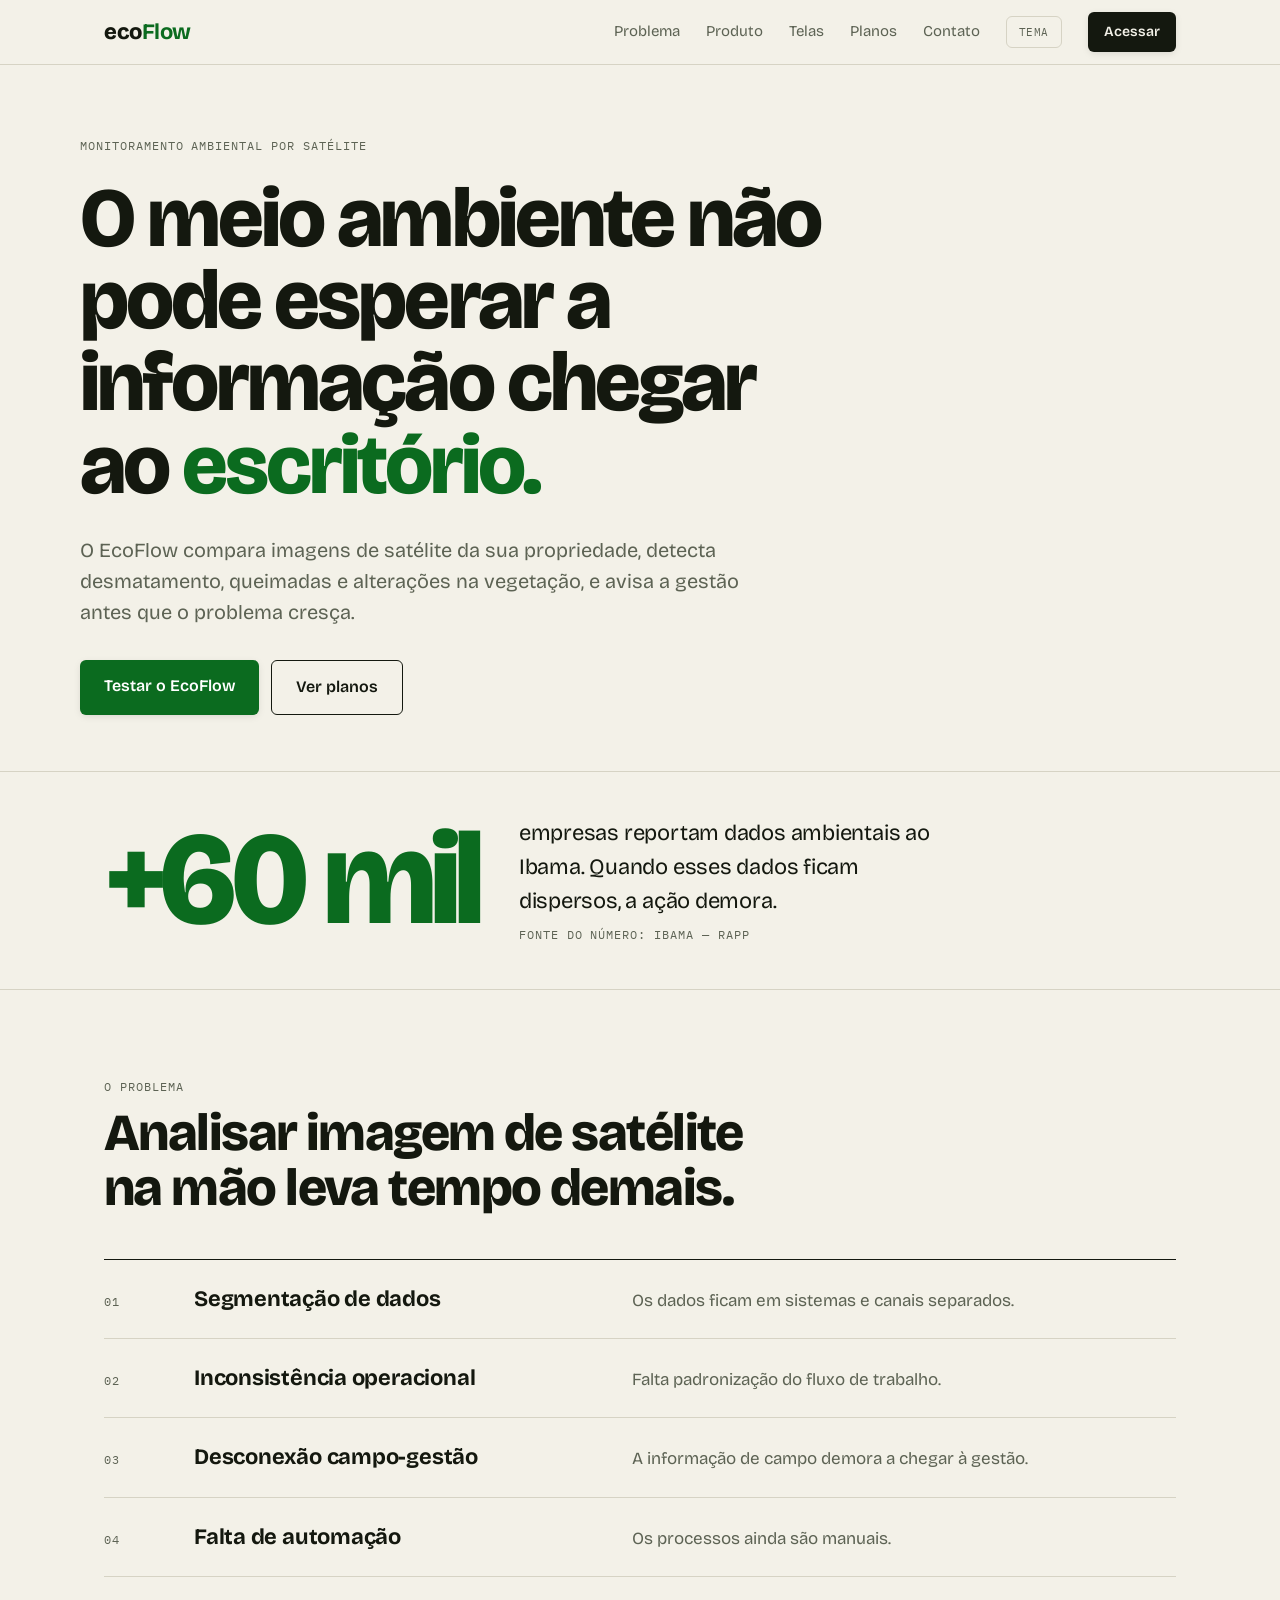
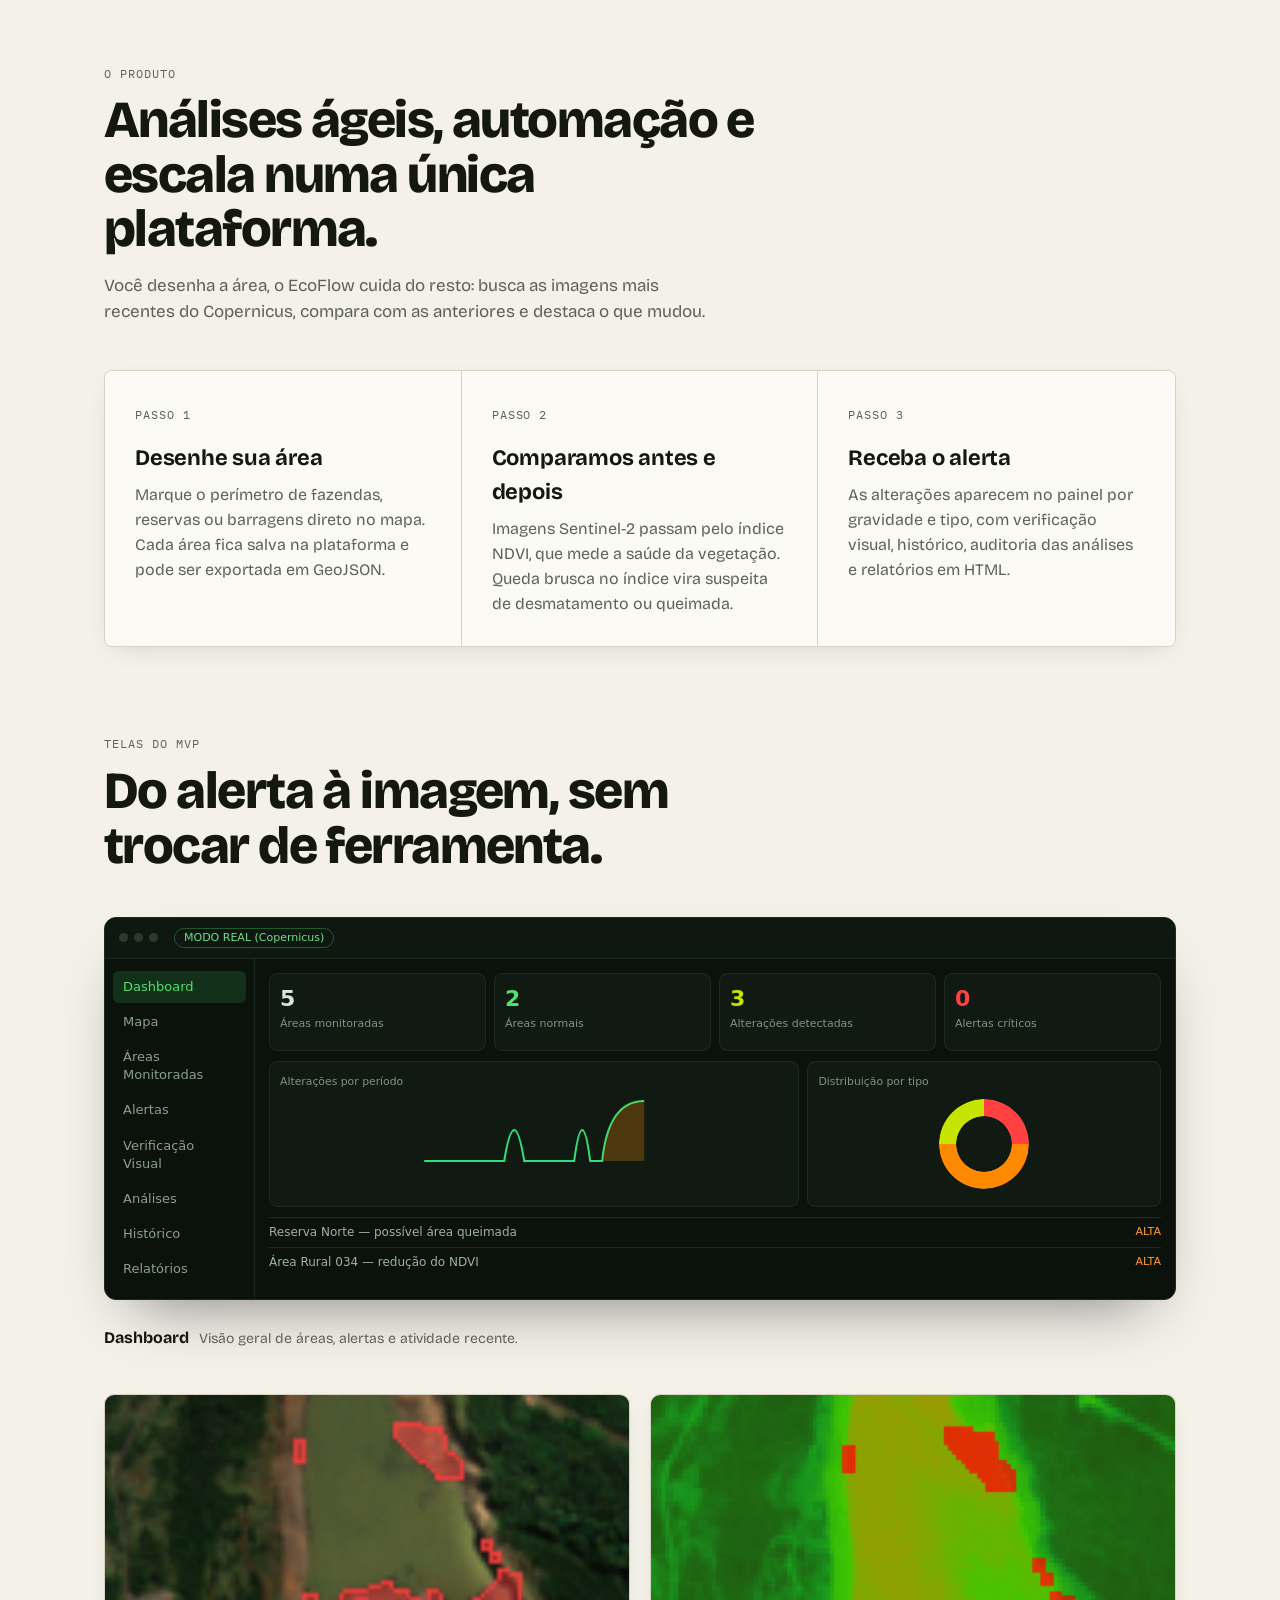
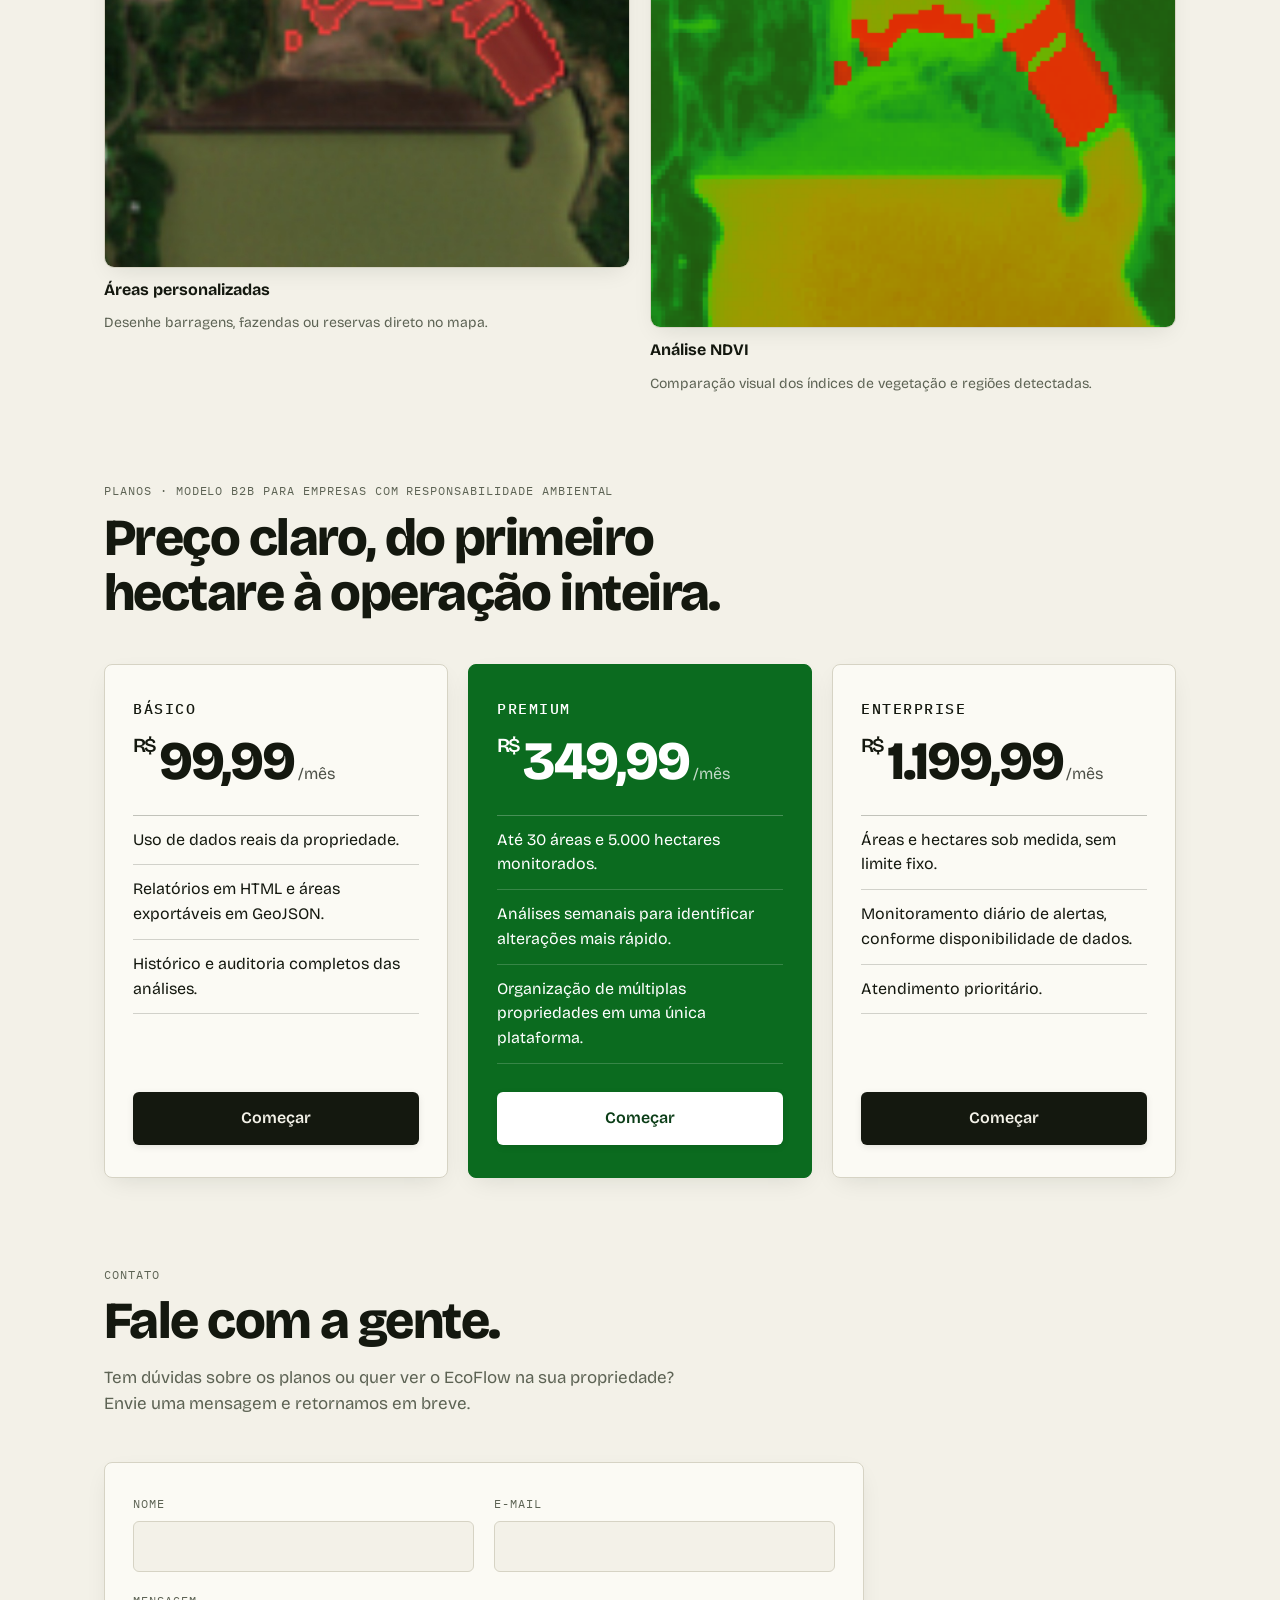
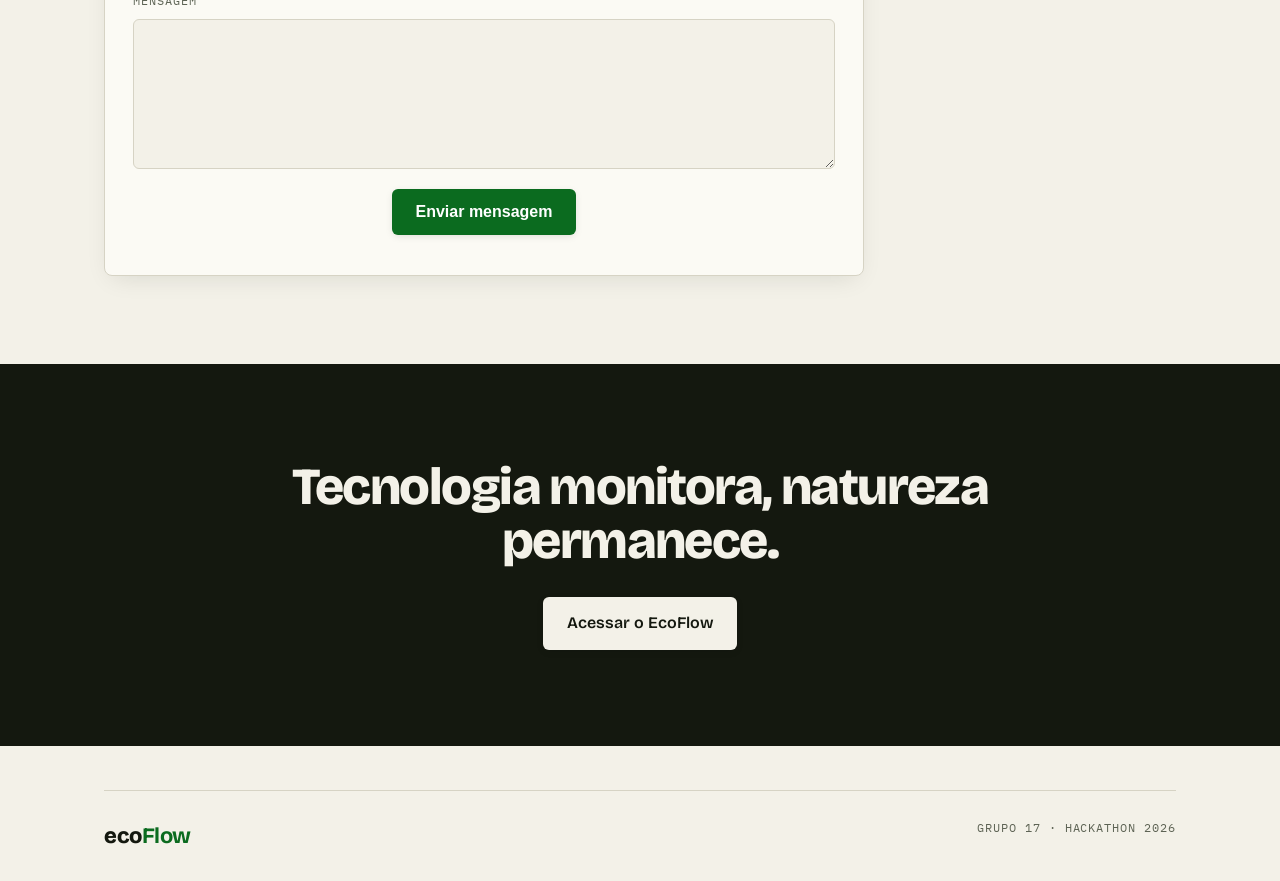
==== commit f961a9d6: "Adiciona formulário de contato simples na landing page Nova seção #contato com campos de nome, e-mai" ====
--- a/index.html
+++ b/index.html
@@ -25,6 +25,7 @@
         <a href="#produto">Produto</a>
         <a href="#telas">Telas</a>
         <a href="#planos">Planos</a>
+        <a href="#contato">Contato</a>
         <button class="theme-toggle" id="themeToggle" aria-label="Alternar tema">Tema</button>
         <a class="btn" href="https://eco-flow-radar.web.app/">Acessar</a>
       </nav>
@@ -230,6 +231,35 @@
       </div>
     </section>
 
+    <section id="contato" style="padding-top:0">
+      <div class="w">
+        <p class="mono">Contato</p>
+        <h2 style="margin-top:10px">Fale com a gente.</h2>
+        <p class="sub">Tem dúvidas sobre os planos ou quer ver o EcoFlow na sua propriedade? Envie uma mensagem e retornamos em breve.</p>
+
+        <form class="contact" id="contactForm" novalidate>
+          <div class="field">
+            <label for="cf-nome">Nome</label>
+            <input type="text" id="cf-nome" name="nome" autocomplete="name" required>
+          </div>
+          <div class="field">
+            <label for="cf-email">E-mail</label>
+            <input type="email" id="cf-email" name="email" autocomplete="email" required>
+          </div>
+          <div class="field full">
+            <label for="cf-mensagem">Mensagem</label>
+            <textarea id="cf-mensagem" name="mensagem" rows="5" required></textarea>
+          </div>
+          <!-- campo anti-spam: deve ficar vazio -->
+          <input type="text" name="website" class="hp" tabindex="-1" autocomplete="off" aria-hidden="true">
+          <div class="field full form-actions">
+            <button class="btn g" type="submit">Enviar mensagem</button>
+            <p class="form-status" id="formStatus" role="status" aria-live="polite"></p>
+          </div>
+        </form>
+      </div>
+    </section>
+
     <div class="cta">
       <div class="w">
         <h2>Tecnologia monitora, natureza permanece.</h2>
@@ -262,6 +292,55 @@
       html.setAttribute('data-theme', next);
       try { localStorage.setItem('theme', next); } catch (e) {}
     });
+
+    // Formulário de contato
+    // Cole aqui o endereço de envio do seu serviço de formulários
+    // (ex.: Formspree, Getform, Web3Forms). Enquanto estiver vazio,
+    // o formulário valida os campos mas avisa que o envio não está ativo.
+    const FORM_ENDPOINT = '';
+
+    const form = document.getElementById('contactForm');
+    const statusEl = document.getElementById('formStatus');
+
+    function setStatus(msg, type) {
+      statusEl.textContent = msg;
+      statusEl.className = 'form-status' + (type ? ' ' + type : '');
+    }
+
+    form.addEventListener('submit', async (e) => {
+      e.preventDefault();
+
+      if (form.website.value) return; // honeypot preenchido: provável bot
+
+      if (!form.checkValidity()) {
+        form.reportValidity();
+        return;
+      }
+
+      if (!FORM_ENDPOINT) {
+        setStatus('O envio ainda não está configurado. Tente novamente mais tarde.', 'err');
+        return;
+      }
+
+      const btn = form.querySelector('button[type="submit"]');
+      btn.disabled = true;
+      setStatus('Enviando…');
+
+      try {
+        const res = await fetch(FORM_ENDPOINT, {
+          method: 'POST',
+          headers: { 'Accept': 'application/json' },
+          body: new FormData(form)
+        });
+        if (!res.ok) throw new Error('HTTP ' + res.status);
+        form.reset();
+        setStatus('Mensagem enviada! Obrigado pelo contato.', 'ok');
+      } catch (err) {
+        setStatus('Não foi possível enviar agora. Tente novamente em instantes.', 'err');
+      } finally {
+        btn.disabled = false;
+      }
+    });
   </script>
 
 </body>
--- a/css/style.css
+++ b/css/style.css
@@ -551,6 +551,97 @@
   color: #0b3d17;
 }
 
+/* Formulário de contato */
+.contact {
+  display: grid;
+  grid-template-columns: repeat(2, 1fr);
+  gap: 20px;
+  margin-top: 44px;
+  max-width: 760px;
+  padding: 32px 28px;
+  background: var(--card);
+  border: 1px solid var(--line);
+  border-radius: 8px;
+  box-shadow: var(--shadow);
+}
+
+.contact .field {
+  display: flex;
+  flex-direction: column;
+  gap: 8px;
+}
+
+.contact .field.full {
+  grid-column: 1 / -1;
+}
+
+.contact label {
+  font-family: "IBM Plex Mono", ui-monospace, monospace;
+  font-size: 12px;
+  letter-spacing: .08em;
+  text-transform: uppercase;
+  color: var(--mute);
+}
+
+.contact input,
+.contact textarea {
+  width: 100%;
+  font: inherit;
+  font-size: 16px;
+  color: var(--ink);
+  background: var(--bg);
+  border: 1px solid var(--line);
+  border-radius: 6px;
+  padding: 12px 14px;
+  transition: border-color 0.2s, box-shadow 0.2s;
+}
+
+.contact textarea {
+  resize: vertical;
+  min-height: 120px;
+}
+
+.contact input:focus-visible,
+.contact textarea:focus-visible {
+  outline: none;
+  border-color: var(--g);
+  box-shadow: 0 0 0 3px color-mix(in srgb, var(--g) 25%, transparent);
+}
+
+.contact .hp {
+  position: absolute;
+  left: -9999px;
+  width: 1px;
+  height: 1px;
+  opacity: 0;
+}
+
+.form-actions {
+  flex-direction: row;
+  align-items: center;
+  flex-wrap: wrap;
+  gap: 16px;
+}
+
+.btn:disabled {
+  opacity: .6;
+  cursor: not-allowed;
+  transform: none;
+}
+
+.form-status {
+  font-size: 15px;
+  color: var(--mute);
+}
+
+.form-status.ok {
+  color: var(--g);
+}
+
+.form-status.err {
+  color: #c0392b;
+}
+
 .cta {
   background: var(--ink);
   color: var(--bg);
@@ -611,8 +702,13 @@
   .band .w,
   .steps,
   .plans,
-  .shot-grid {
+  .shot-grid,
+  .contact {
     grid-template-columns: 1fr;
+  }
+
+  .contact {
+    padding: 24px 20px;
   }
 
   .step {
